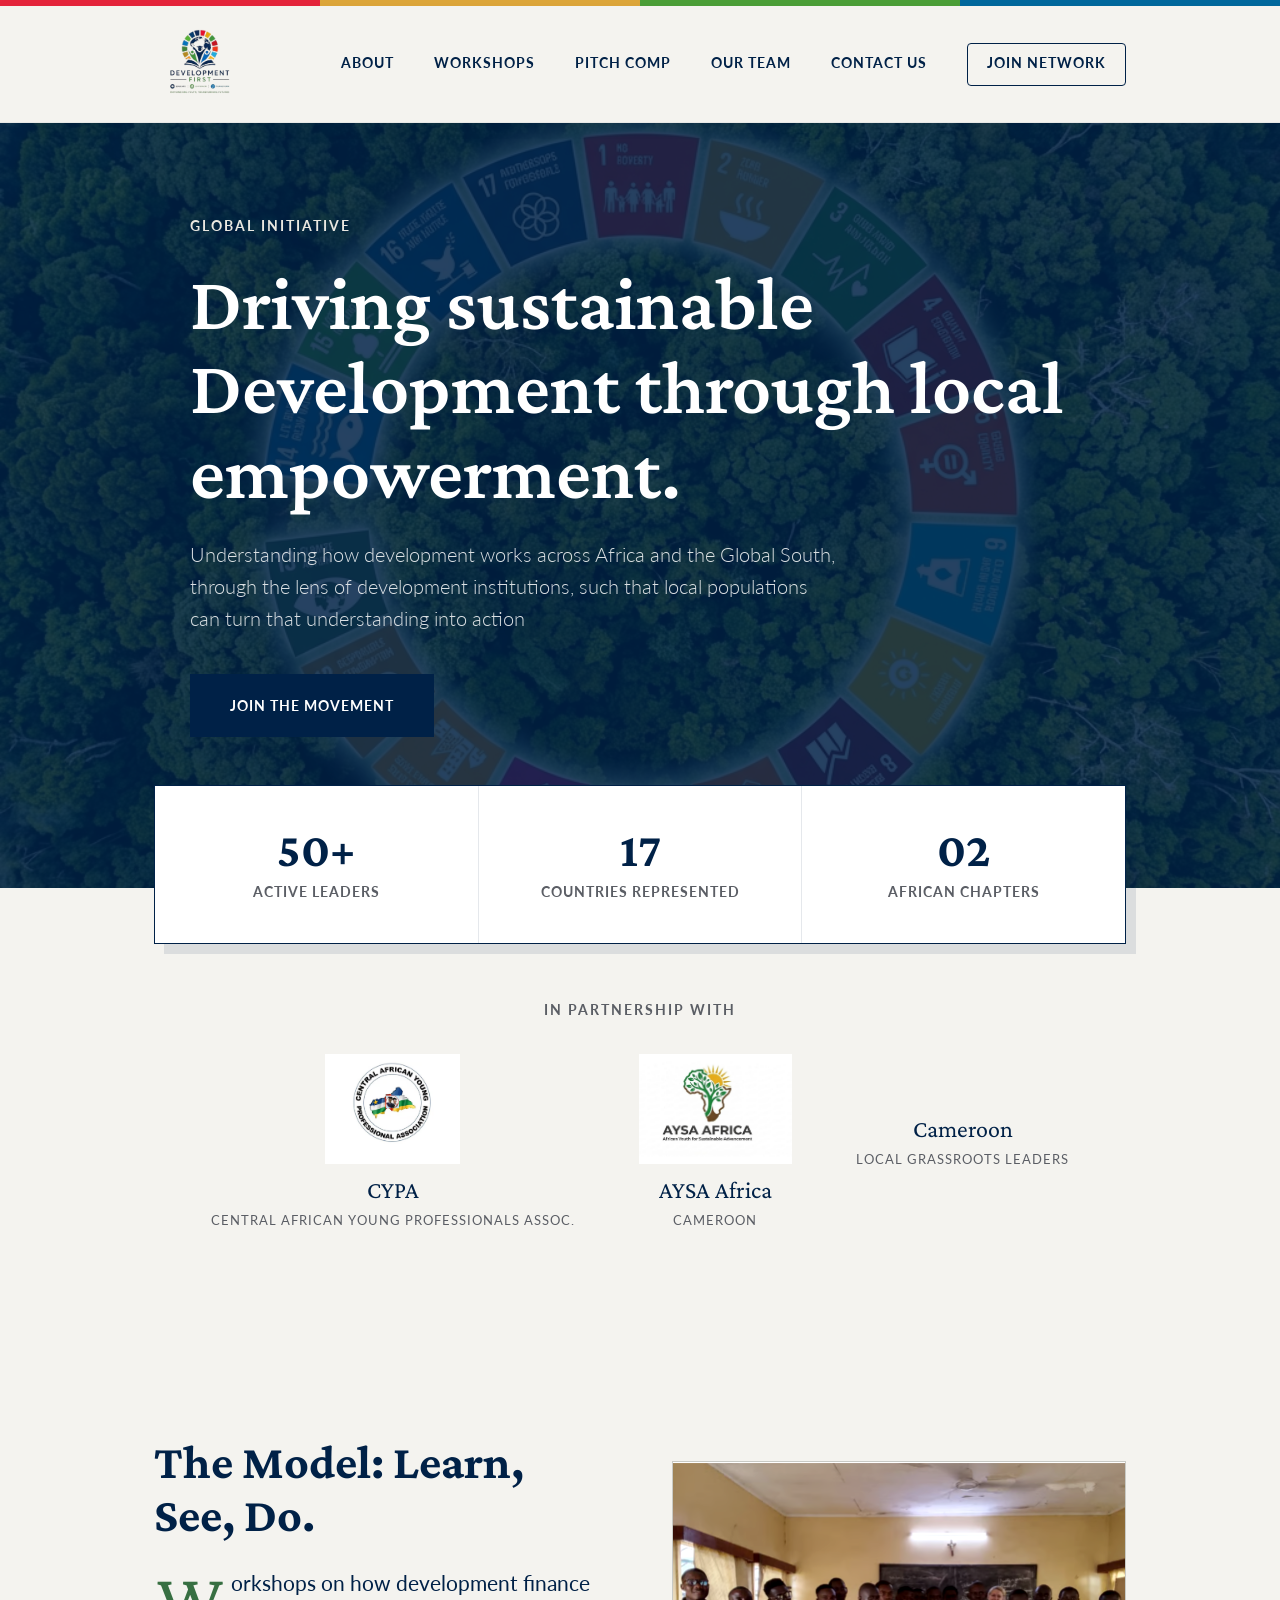
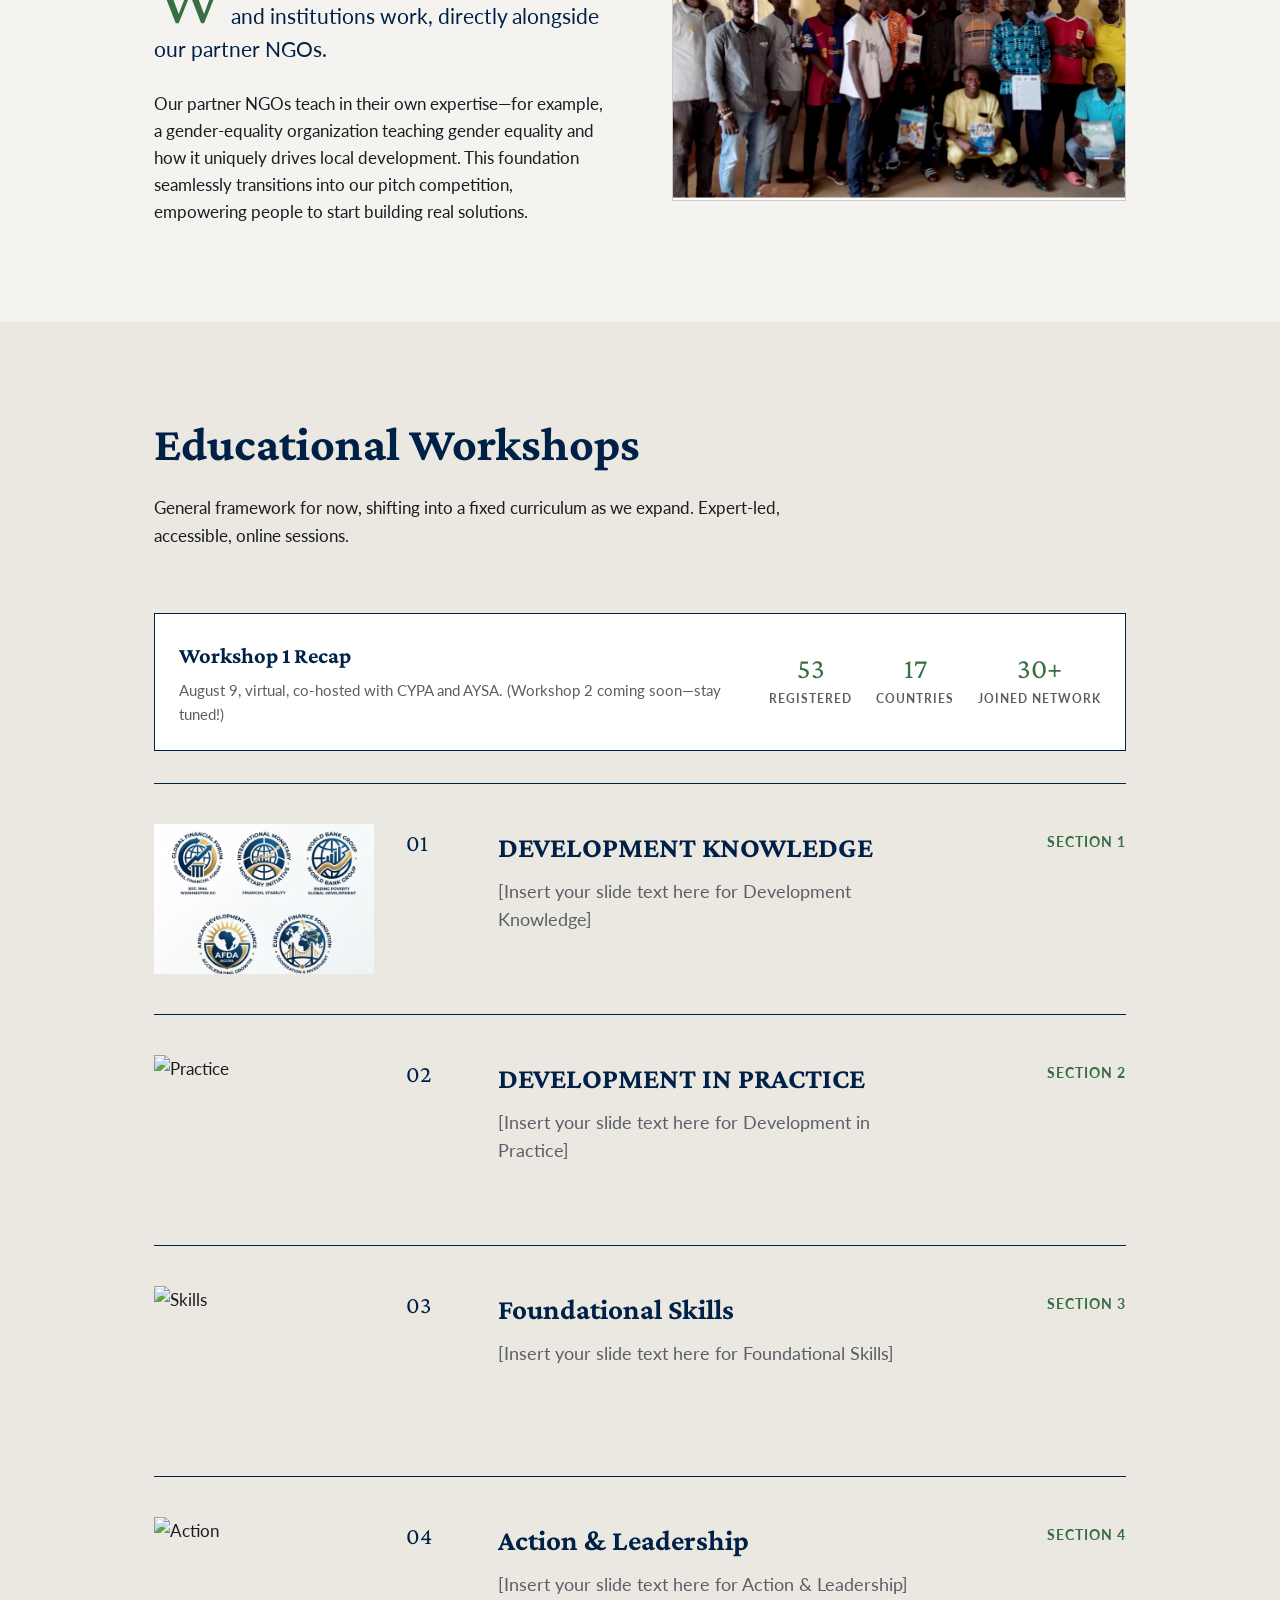
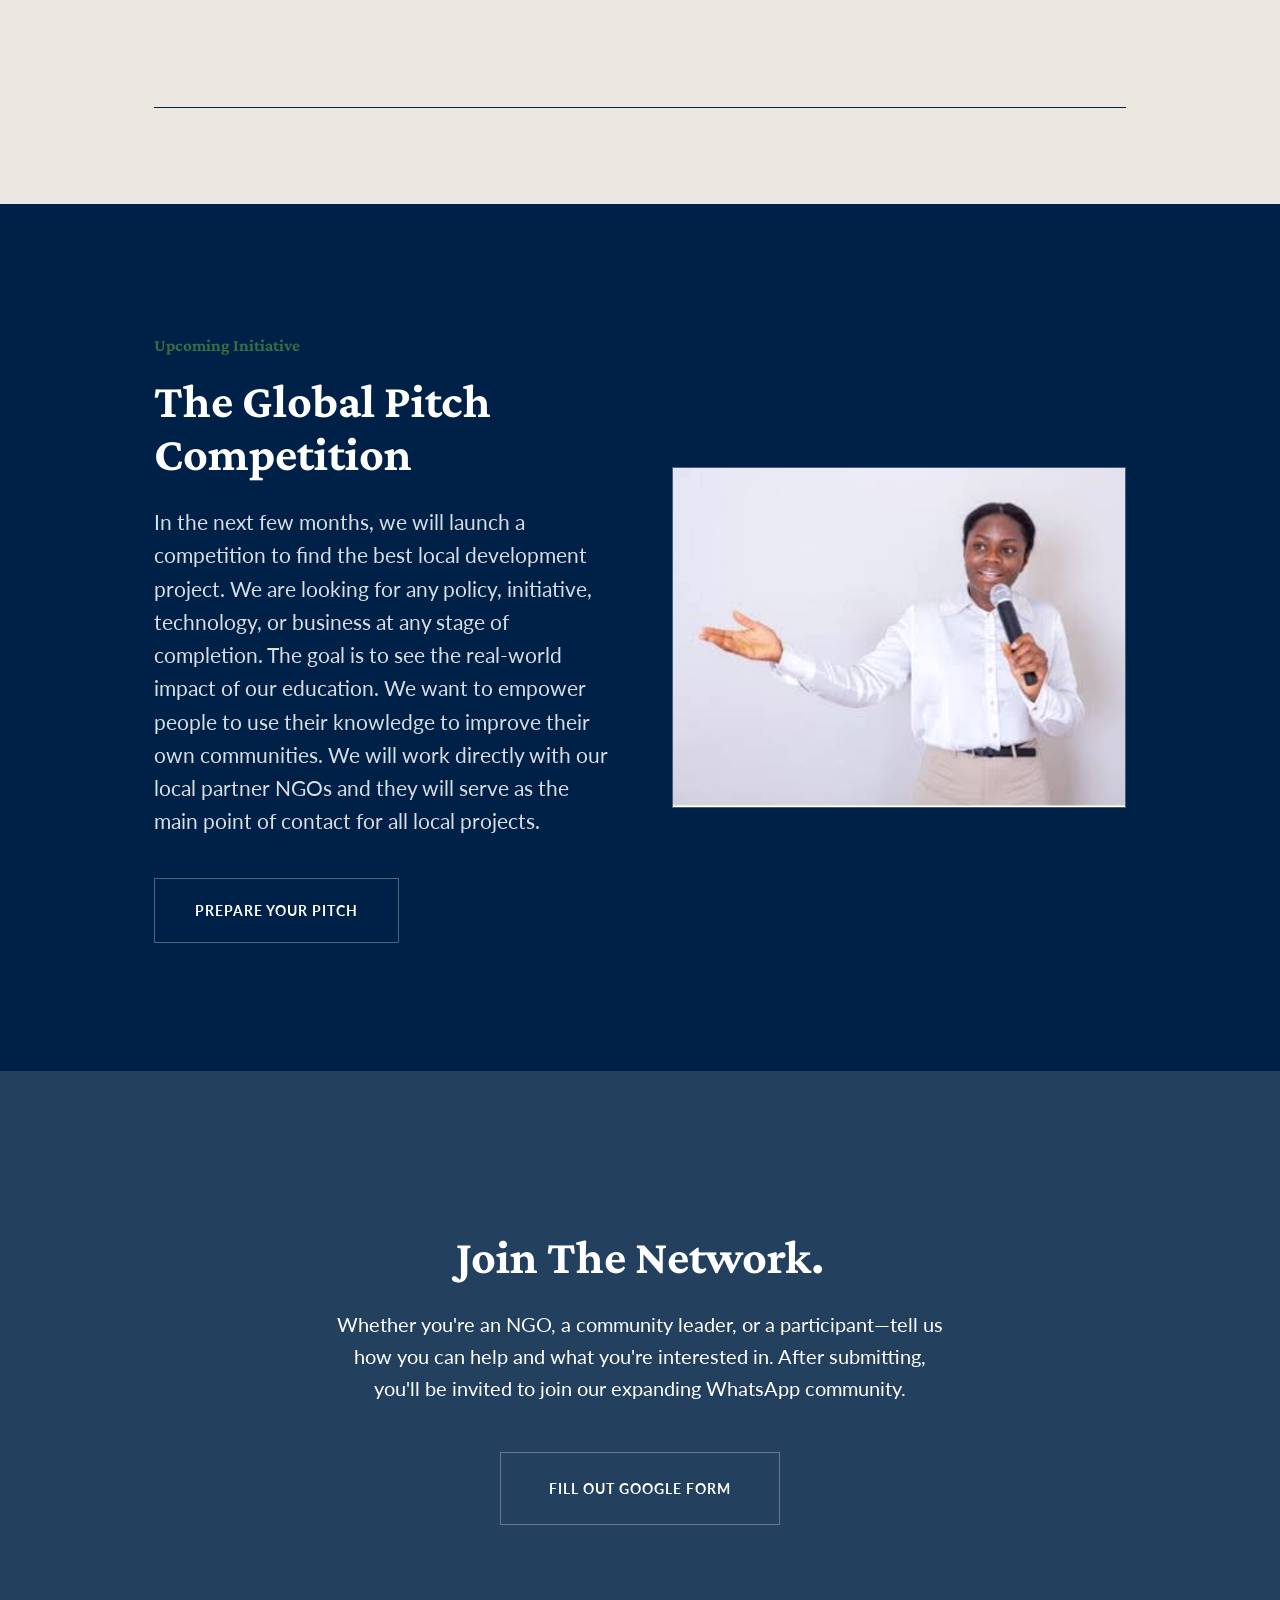
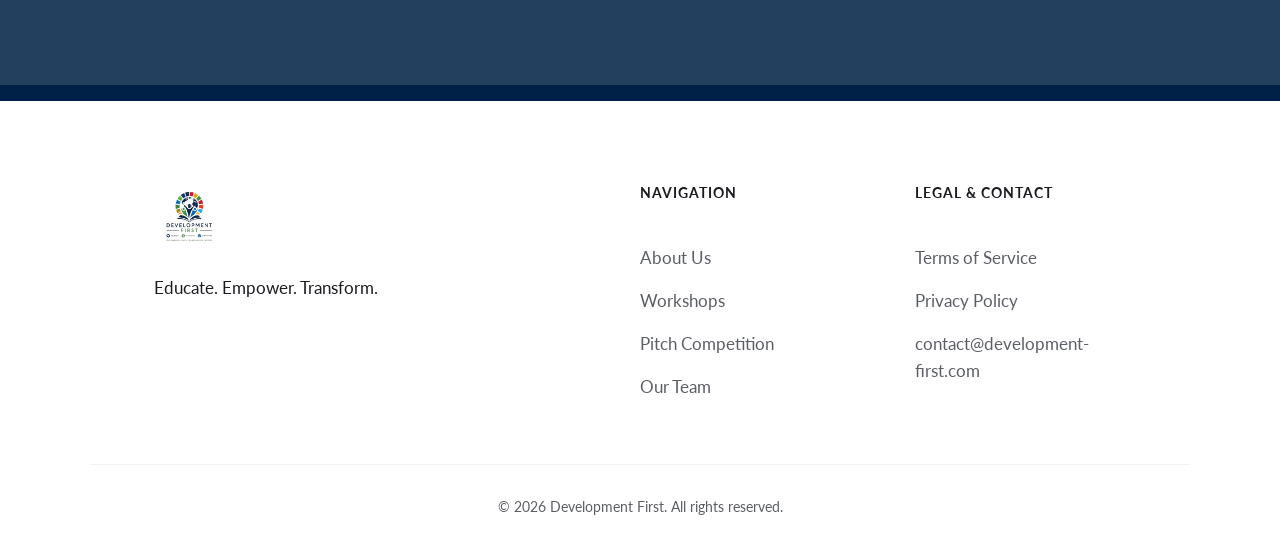
==== index.html @ 596c2e1c "Add files via upload" ====
<!DOCTYPE html>
<html lang="en">
<head>
    <meta charset="UTF-8">
    <meta name="viewport" content="width=device-width, initial-scale=1.0">
    <meta name="description" content="Development First. Educate. Empower. Transform.">
    <title>Development First</title>
    <!-- Premium Editorial Fonts (Avoided Inter/Geist!) -->
    <link rel="preconnect" href="https://fonts.googleapis.com">
    <link rel="preconnect" href="https://fonts.gstatic.com" crossorigin>
    <link href="https://fonts.googleapis.com/css2?family=Crimson+Pro:ital,wght@0,400;0,600;0,700;1,400&family=Lato:wght@300;400;700&display=swap" rel="stylesheet">
    <link rel="stylesheet" href="styles.css">
</head>
<body>
    <!-- Subtle SDG Color Ribbon -->
    <div class="sdg-ribbon">
        <div class="sdg-color" style="background-color: #E5243B;"></div>
        <div class="sdg-color" style="background-color: #DDA63A;"></div>
        <div class="sdg-color" style="background-color: #4C9F38;"></div>
        <div class="sdg-color" style="background-color: #00689D;"></div>
    </div>

    <header class="navbar">
        <div class="nav-container">
            <a href="#" class="brand">
                <img src="assets/transparent_logo.png" alt="Development First" class="brand-logo" onerror="this.style.display='none'; this.nextElementSibling.style.display='inline';">
                <span style="display:none;" class="fallback-logo">DEVELOPMENT FIRST</span>
            </a>
            <nav class="nav-links">
                <a href="#about">About</a>
                <a href="#workshops">Workshops</a>
                <a href="#pitch-competition">Pitch Comp</a>
                <a href="team.html">Our Team</a>
                <a href="contact.html">Contact Us</a>
                <a href="#join" class="btn-nav">Join Network</a>
            </nav>
        </div>
    </header>

    <main>
        <!-- Stunning Hero Section -->
        <section class="hero">
            <!-- REPLACED AI BACKGROUND WITH REAL PLACEHOLDER -->
            <div class="hero-bg" style="background-image: url('assets/sdg_background.png'); background-color: var(--color-navy);"></div>
            <div class="hero-overlay"></div>
            <div class="container hero-content fade-on-scroll">
                <div class="hero-text">
                    <span class="eyebrow">GLOBAL INITIATIVE</span>
                    <h1 class="headline">Driving sustainable Development through local empowerment.</h1>
                    <p class="subtitle">
                        Understanding how development works across Africa and the Global South, through the lens of development institutions, such that local populations can turn that understanding into action
                    </p>
                    <a href="#join" class="btn btn-primary">Join the Movement</a>
                </div>
            </div>
            
            <!-- Floating Stats Bar (Old Element brought back beautifully) -->
            <div class="container stats-container fade-on-scroll delay-1">
                <div class="stats-banner">
                    <div class="stat-item">
                        <span class="stat-num">50+</span>
                        <span class="stat-label">Active Leaders</span>
                    </div>
                    <div class="stat-item">
                        <span class="stat-num">17</span>
                        <span class="stat-label">Countries Represented</span>
                    </div>
                    <div class="stat-item">
                        <span class="stat-num">02</span>
                        <span class="stat-label">African Chapters</span>
                    </div>
                </div>
            </div>
        </section>

        <!-- Partners Ribbon -->
        <section class="partners-section">
            <div class="container fade-on-scroll delay-1">
                <div class="partners-label">In Partnership With</div>
                <div class="partners-grid">
                    <div class="partner-text">
                        <img src="assets/image (4).png" alt="CYPA Logo" class="partner-logo">
                        CYPA<br><span>Central African Young Professionals Assoc.</span>
                    </div>
                    <div class="partner-text">
                        <img src="assets/image (3).png" alt="AYSA Africa Logo" class="partner-logo">
                        AYSA Africa<br><span>Cameroon</span>
                    </div>
                    <div class="partner-text">
                        Cameroon<br><span>Local Grassroots Leaders</span>
                    </div>
                </div>
            </div>
        </section>

        <!-- About Block (Editorial Drop Cap & Pull Quote) -->
        <section id="about" class="section">
            <div class="container two-col fade-on-scroll">
                <div class="col col-intro">
                    <h2 class="section-title">The Model: Learn, See, Do.</h2>
                    <p class="lead-text">
                        <span class="drop-cap">W</span>orkshops on how development finance and institutions work, directly alongside our partner NGOs.
                    </p>
                    <p>
                        Our partner NGOs teach in their own expertise—for example, a gender-equality organization teaching gender equality and how it uniquely drives local development. This foundation seamlessly transitions into our pitch competition, empowering people to start building real solutions.
                    </p>
                </div>
                <div class="col img-collage">
                    <div class="editorial-image-block">
                        <img src="assets/image (7).png" alt="Local community engagement globally">
                    </div>
                </div>
            </div>
        </section>

        <!-- Workshops (Elegant List Layout) -->
        <section id="workshops" class="section alt-bg">
            <div class="container fade-on-scroll">
                <div class="section-header">
                    <h2 class="section-title">Educational Workshops</h2>
                    <p class="section-desc">General framework for now, shifting into a fixed curriculum as we expand. Expert-led, accessible, online sessions.</p>
                </div>

                <div class="recap-box fade-on-scroll delay-1">
                    <div class="recap-info">
                        <h4>Workshop 1 Recap</h4>
                        <p>August 9, virtual, co-hosted with CYPA and AYSA. (Workshop 2 coming soon—stay tuned!)</p>
                    </div>
                    <div class="recap-stats">
                        <div class="recap-stat">
                            <span class="num">53</span>
                            <span class="label">Registered</span>
                        </div>
                        <div class="recap-stat">
                            <span class="num">17</span>
                            <span class="label">Countries</span>
                        </div>
                        <div class="recap-stat">
                            <span class="num">30+</span>
                            <span class="label">Joined Network</span>
                        </div>
                    </div>
                </div>
                
                <div class="editorial-list">
                    <article class="ed-list-item">
                        <div class="ed-image">
                            <img src="assets/finance_logos.png" alt="Finance Logos">
                        </div>
                        <div class="ed-num">01</div>
                        <div class="ed-content">
                            <h3>DEVELOPMENT KNOWLEDGE</h3>
                            <p>[Insert your slide text here for Development Knowledge]</p>
                        </div>
                        <div class="ed-meta">Section 1</div>
                    </article>
                    <article class="ed-list-item">
                        <div class="ed-image">
                            <img src="https://images.unsplash.com/photo-1552664730-d307ca884978?ixlib=rb-4.0.3&auto=format&fit=crop&w=600&q=80" alt="Practice">
                        </div>
                        <div class="ed-num">02</div>
                        <div class="ed-content">
                            <h3>DEVELOPMENT IN PRACTICE</h3>
                            <p>[Insert your slide text here for Development in Practice]</p>
                        </div>
                        <div class="ed-meta">Section 2</div>
                    </article>
                    <article class="ed-list-item">
                        <div class="ed-image">
                            <img src="https://images.unsplash.com/photo-1531206715517-5c0ba140b2b8?ixlib=rb-4.0.3&auto=format&fit=crop&w=600&q=80" alt="Skills">
                        </div>
                        <div class="ed-num">03</div>
                        <div class="ed-content">
                            <h3>Foundational Skills</h3>
                            <p>[Insert your slide text here for Foundational Skills]</p>
                        </div>
                        <div class="ed-meta">Section 3</div>
                    </article>
                    <article class="ed-list-item">
                        <div class="ed-image">
                            <img src="https://images.unsplash.com/photo-1515162816999-a0c47dc192f7?ixlib=rb-4.0.3&auto=format&fit=crop&w=600&q=80" alt="Action">
                        </div>
                        <div class="ed-num">04</div>
                        <div class="ed-content">
                            <h3>Action & Leadership</h3>
                            <p>[Insert your slide text here for Action & Leadership]</p>
                        </div>
                        <div class="ed-meta">Section 4</div>
                    </article>
                </div>
            </div>
        </section>

        <!-- Pitch Competition (High Contrast Dark Block) -->
        <section id="pitch-competition" class="section dark-section">
            <div class="container fade-on-scroll">
                <div class="two-col" style="margin-top: 0;">
                    <div class="col pitch-text">
                        <span class="eyebrow inline">Upcoming Initiative</span>
                        <h2 class="section-title">The Global Pitch <br>Competition</h2>
                        <p>
                            In the next few months, we will launch a competition to find the best local development project. We are looking for any policy, initiative, technology, or business at any stage of completion. The goal is to see the real-world impact of our education. We want to empower people to use their knowledge to improve their own communities. We will work directly with our local partner NGOs and they will serve as the main point of contact for all local projects.
                        </p>
                        <a href="#join" class="btn btn-outline-light">Prepare Your Pitch</a>
                    </div>
                    <div class="col">
                        <div class="editorial-image-block" style="border-color: rgba(255,255,255,0.2); background-color: rgba(255,255,255,0.1);">
                            <img src="assets/image (6).png" alt="Pitch comp speaker">
                        </div>
                    </div>
                </div>
            </div>
        </section>



        <!-- Call to Action -->
        <section id="join" class="section cta-section">
            <div class="cta-bg" style="background-image: url('https://images.unsplash.com/photo-1517486808906-6ca8b3f04846?ixlib=rb-4.0.3&auto=format&fit=crop&w=2000&q=80');"></div>
            <div class="cta-overlay"></div>
            <div class="container text-center text-narrow fade-on-scroll">
                <h2 class="section-title">Join The Network.</h2>
                <p class="join-desc">
                    Whether you're an NGO, a community leader, or a participant—tell us how you can help and what you're interested in. After submitting, you'll be invited to join our expanding WhatsApp community.
                </p>
                <a href="https://forms.google.com/" target="_blank" class="btn btn-outline-light btn-large">Fill Out Google Form</a>
            </div>
        </section>
    </main>

    <footer class="site-footer">
        <div class="container footer-grid">
            <div class="footer-brand">
                <img src="assets/transparent_logo.png" alt="Development First" class="footer-logo">
                <p>Educate. Empower. Transform.</p>
            </div>
            <div class="footer-links">
                <h4>Navigation</h4>
                <a href="#about">About Us</a>
                <a href="#workshops">Workshops</a>
                <a href="#pitch-competition">Pitch Competition</a>
                <a href="contact.html">Our Team</a>
            </div>
            <div class="footer-contact">
                <h4>Legal & Contact</h4>
                <a href="#">Terms of Service</a>
                <a href="#">Privacy Policy</a>
                <a href="mailto:contact@development-first.com">contact@development-first.com</a>
            </div>
        </div>
        <div class="container copyright">
            &copy; 2026 Development First. All rights reserved.
        </div>
    </footer>

    <script src="script.js"></script>
</body>
</html>
---- styles.css ----
/* 
   Refined Institutional Theme 
   We keep the sharp corners, avoid neon/glassmorphism, but make it absolutely stunning 
   using vast typography, high contrast, and superior spacing.
*/

:root {
    --color-bg: #F4F3EF; /* Premium warm paper tint */
    --color-bg-alt: #EAE8E1;
    --color-text: #1a1c20;
    --color-text-muted: #5b5e65;
    
    --color-navy: #002147; /* Core logo color */
    --color-green: #376F42; /* Core logo color */
    
    --font-heading: 'Crimson Pro', Georgia, serif;
    --font-body: 'Lato', 'Helvetica Neue', Arial, sans-serif;
}

* {
    margin: 0;
    padding: 0;
    box-sizing: border-box;
}

html {
    scroll-behavior: smooth;
}

body {
    background-color: var(--color-bg);
    color: var(--color-text);
    font-family: var(--font-body);
    line-height: 1.6;
    font-size: 17px;
    -webkit-font-smoothing: antialiased;
}

/* Base Typography */
h1, h2, h3, .eyebrow {
    font-family: var(--font-heading);
    color: var(--color-navy);
}

a {
    color: var(--color-navy);
    text-decoration: none;
    transition: color 0.3s ease;
}

a:hover {
    color: var(--color-green);
}

.container {
    max-width: 1100px;
    margin: 0 auto;
    padding: 0 5%;
}

.section {
    padding: 6rem 0;
}

.alt-bg {
    background-color: var(--color-bg-alt);
}

/* SDG Ribbon */
.sdg-ribbon {
    display: flex;
    height: 6px;
    width: 100%;
}
.sdg-color {
    flex: 1;
}

/* Navbar */
.navbar {
    background-color: var(--color-bg);
    padding: 0.6rem 0; /* Reduced to take up less vertical space */
    position: sticky;
    top: 0;
    z-index: 100;
    border-bottom: 1px solid rgba(0,33,71,0.05);
    box-shadow: 0 4px 20px rgba(0,0,0,0.03); /* Premium sub-shadow */
}

.nav-container {
    display: flex;
    justify-content: space-between;
    align-items: center;
    max-width: 1100px;
    margin: 0 auto;
    padding: 0 5%;
}

.brand-logo {
    height: 90px; /* Slightly smaller to prevent the navbar from being too tall */
    width: auto;
    max-width: 280px;
    object-fit: contain;
    image-rendering: -webkit-optimize-contrast;
    margin-top: 0px;
}

.footer-logo {
    height: 120px;
    width: auto;
    object-fit: contain;
    margin-bottom: 1.5rem;
    image-rendering: -webkit-optimize-contrast;
}

.nav-links {
    display: flex;
    align-items: center;
    gap: 2.5rem;
}

.nav-links a {
    font-size: 0.85rem;
    font-weight: 700;
    text-transform: uppercase;
    letter-spacing: 1px;
    white-space: nowrap; /* Prevents word wrapping glitch */
    transition: color 0.3s ease;
}

.nav-links a:hover {
    color: var(--color-green);
}

.btn-nav {
    border: 1px solid var(--color-navy);
    padding: 0.6rem 1.2rem;
    border-radius: 4px;
    transition: all 0.3s ease;
}

.btn-nav:hover {
    background-color: var(--color-navy);
    color: #fff !important;
}

/* Hero Section */
.hero {
    position: relative;
    min-height: 85vh;
    display: flex;
    flex-direction: column;
    justify-content: center;
    color: #fff;
}

.hero-bg {
    position: absolute;
    top: 0; left: 0; width: 100%; height: 100%;
    background-size: cover;
    background-position: center;
    z-index: -2;
}

.hero-overlay {
    position: absolute;
    top: 0; left: 0; width: 100%; height: 100%;
    background-color: var(--color-navy);
    opacity: 0.85; /* Makes the text pop beautifully and removes the "AI gradient" aesthetic */
    z-index: -1;
}

.hero-content {
    position: relative;
    padding-top: 4rem;
    padding-bottom: 8rem; /* Space for the stats banner */
}

.hero-text {
    max-width: 900px;
}

.hero-text .eyebrow {
    color: #EAE8E1;
    font-size: 0.9rem;
    letter-spacing: 2px;
    font-family: var(--font-body);
    font-weight: 700;
    margin-bottom: 1.5rem;
    display: inline-block;
}

.headline {
    font-size: clamp(3.5rem, 6vw, 5.5rem);
    line-height: 1.1;
    margin-bottom: 1.5rem;
    color: #fff;
    font-weight: 600;
}

.subtitle {
    font-size: 1.25rem;
    color: rgba(255, 255, 255, 0.85);
    max-width: 650px;
    margin-bottom: 2.5rem;
    font-weight: 300;
}

/* Beautiful old element brought back: Staggered Stats Banner */
.stats-container {
    position: absolute;
    bottom: -3.5rem;
    left: 0; right: 0;
}

.stats-banner {
    background-color: #fff;
    display: flex;
    border: 1px solid var(--color-navy);
    box-shadow: 10px 10px 0px rgba(0,33,71,0.1); /* Hard shadow, not soft drop shadow (Editorial!) */
}

.stat-item {
    flex: 1;
    padding: 2.5rem;
    text-align: center;
    display: flex;
    flex-direction: column;
    border-right: 1px solid rgba(0, 33, 71, 0.1);
    color: var(--color-navy);
}

.stat-item:last-child {
    border-right: none;
}

.stat-num {
    font-family: var(--font-heading);
    font-size: 3rem;
    font-weight: 700;
    line-height: 1;
    margin-bottom: 0.5rem;
}

.stat-label {
    font-size: 0.85rem;
    font-family: var(--font-body);
    text-transform: uppercase;
    letter-spacing: 1px;
    font-weight: 700;
    color: var(--color-text-muted);
}

/* Typography & Content structure */
.section-title {
    font-size: 3rem;
    line-height: 1.1;
    margin-bottom: 1.5rem;
}

.lead-text {
    font-size: 1.3rem;
    line-height: 1.6;
    margin-bottom: 1.5rem;
    color: var(--color-navy);
}

.drop-cap {
    float: left;
    font-family: var(--font-heading);
    font-size: 4.5rem;
    line-height: 3.5rem;
    padding-top: 4px;
    padding-right: 8px;
    padding-left: 3px;
    color: var(--color-green);
}

.two-col {
    display: flex;
    gap: 4rem;
    margin-top: 4rem;
    align-items: center;
}
.col { flex: 1; }

.editorial-image-block {
    width: 100%;
    aspect-ratio: 4/3;
    background-color: #e0ddd3;
    position: relative;
    overflow: hidden;
    display: flex;
    align-items: center;
    justify-content: center;
    border: 1px solid rgba(0,33,71,0.1);
}

.editorial-image-block::after {
    content: "AWAITING REAL PHOTOGRAPHY";
    position: absolute;
    font-family: var(--font-body);
    font-weight: 700;
    font-size: 0.8rem;
    letter-spacing: 2px;
    color: var(--color-navy);
    opacity: 0.5;
}

.editorial-image-block img {
    width: 100%;
    height: 100%;
    object-fit: cover;
    z-index: 2;
    position: relative;
    /* Optional: A subtle desaturation to make it look highly editorial like a newspaper */
    filter: saturate(0.8) contrast(1.1);
}

.border-left {
    border-left: 2px solid rgba(0,33,71,0.1);
    padding-left: 3rem;
}

.pull-quote {
    font-family: var(--font-heading);
    font-size: 1.8rem;
    font-style: italic;
    color: var(--color-navy);
    line-height: 1.4;
    margin-bottom: 1rem;
}

.quote-author {
    font-weight: 700;
    text-transform: uppercase;
    font-size: 0.85rem;
    letter-spacing: 1px;
}

/* Editorial List */
.section-header {
    margin-bottom: 4rem;
    max-width: 700px;
}

.editorial-list {
    display: flex;
    flex-direction: column;
}

.ed-list-item {
    display: flex;
    padding: 2.5rem 0;
    border-top: 1px solid var(--color-navy);
    gap: 2rem;
    align-items: flex-start;
}

.ed-list-item:last-child {
    border-bottom: 1px solid var(--color-navy);
}

.ed-num {
    font-family: var(--font-heading);
    font-size: 1.5rem;
    color: var(--color-navy);
    flex: 0 0 60px;
}

.ed-content {
    flex: 1;
}

.ed-content h3 {
    font-size: 1.8rem;
    margin-bottom: 0.5rem;
}

.ed-content p {
    color: var(--color-text-muted);
    font-size: 1.1rem;
}

.ed-meta {
    flex: 0 0 150px;
    text-align: right;
    font-size: 0.85rem;
    text-transform: uppercase;
    font-weight: 700;
    letter-spacing: 1px;
    color: var(--color-green);
    margin-top: 0.5rem;
}

/* Pitch Competition specific block */
.dark-section {
    background-color: var(--color-navy);
    color: #fff;
    padding: 8rem 0;
}

.dark-section .section-title {
    color: #fff;
}

.dark-section p {
    font-size: 1.3rem;
    color: rgba(255,255,255,0.85);
    margin-bottom: 2.5rem;
    max-width: 600px;
}

.inline { margin-bottom: 1rem; display: block; color: var(--color-green); font-weight: 700; }

/* Global Buttons */
.btn {
    display: inline-block;
    padding: 1.25rem 2.5rem;
    font-weight: 700;
    text-transform: uppercase;
    letter-spacing: 1px;
    font-size: 0.9rem;
    cursor: pointer;
    border: none;
    transition: all 0.3s ease;
}

.btn-primary {
    background-color: var(--color-navy);
    color: #fff !important;
}

.btn-primary:hover {
    background-color: var(--color-green);
}

.btn-outline-light {
    background-color: transparent;
    border: 1px solid rgba(255,255,255,0.3);
    color: #fff !important;
}

.btn-outline-light:hover {
    border-color: #fff;
    background-color: #fff;
    color: var(--color-navy) !important;
}

.btn-large {
    padding: 1.5rem 3rem;
}

.text-center { text-align: center; }
.text-narrow { max-width: 750px; margin: 0 auto; }
.text-narrow .join-desc { margin: 1.5rem auto 3rem; font-size: 1.25rem; }

/* Footer */
.site-footer {
    background-color: #fff;
    padding: 5rem 0 2rem;
    border-top: 1rem solid var(--color-navy);
}

.footer-grid {
    display: grid;
    grid-template-columns: 2fr 1fr 1fr;
    gap: 4rem;
    margin-bottom: 4rem;
}

.footer-logo {
    height: 70px;
    margin-bottom: 1rem;
    mix-blend-mode: multiply;
}

.site-footer h4 {
    font-size: 0.9rem;
    text-transform: uppercase;
    letter-spacing: 1px;
    margin-bottom: 1.5rem;
    font-family: var(--font-body);
}

.footer-links, .footer-contact {
    display: flex;
    flex-direction: column;
    gap: 1rem;
}

.site-footer a {
    color: var(--color-text-muted);
}
.site-footer a:hover {
    color: var(--color-navy);
    text-decoration: underline;
}

.copyright {
    text-align: center;
    border-top: 1px solid rgba(0,0,0,0.05);
    padding-top: 2rem;
    font-size: 0.85rem;
    color: var(--color-text-muted);
}

/* Subtle, purely elegant fade-in effect (acceptable behavior, not bouncy) */
.fade-on-scroll {
    opacity: 0;
    transform: translateY(15px);
    transition: opacity 0.8s ease-out, transform 0.8s ease-out;
}
.fade-on-scroll.appear {
    opacity: 1;
    transform: translateY(0);
}
.delay-1 { transition-delay: 0.2s; }

/* Partners Ribbon */
.partners-section {
    padding: 7rem 0 3rem;
    background-color: var(--color-bg);
}
.partners-label {
    text-align: center;
    font-size: 0.85rem;
    font-weight: 700;
    text-transform: uppercase;
    letter-spacing: 2px;
    color: var(--color-text-muted);
    margin-bottom: 2rem;
}
.partners-grid {
    display: flex;
    justify-content: center;
    align-items: center;
    gap: 4rem;
    flex-wrap: wrap;
}
.partner-text {
    text-align: center;
    font-family: var(--font-heading);
    font-size: 1.5rem;
    color: var(--color-navy);
    line-height: 1.2;
}

.partner-logo {
    height: 110px;
    margin: 0 auto 0.75rem auto;
    display: block;
    object-fit: contain;
    mix-blend-mode: multiply;
}
.partner-text span {
    display: block;
    font-family: var(--font-body);
    font-size: 0.8rem;
    text-transform: uppercase;
    letter-spacing: 1px;
    color: var(--color-text-muted);
    margin-top: 0.5rem;
}

/* Team Section */
.team-grid {
    display: grid;
    grid-template-columns: repeat(auto-fit, minmax(220px, 1fr));
    gap: 3rem;
    margin-top: 3rem;
}
.team-member {
    text-align: center;
}
.team-photo {
    width: 100%;
    aspect-ratio: 1/1.2;
    object-fit: cover;
    margin-bottom: 1.5rem;
    border: 1px solid rgba(0,33,71,0.1);
    filter: saturate(0.85) contrast(1.1);
}
.team-member h3 {
    font-size: 1.3rem;
    margin-bottom: 0.25rem;
}
.team-member p {
    font-size: 0.8rem;
    color: var(--color-text-muted);
    text-transform: uppercase;
    letter-spacing: 1px;
    font-weight: 700;
}

/* Workshop Recap Alert */
.recap-box {
    background-color: #fff;
    border: 1px solid var(--color-navy);
    padding: 1.5rem;
    margin-bottom: 2rem;
    display: flex;
    flex-wrap: wrap;
    gap: 2rem;
    justify-content: space-between;
    align-items: center;
}
.recap-info { flex: 1; min-width: 250px; }
.recap-info h4 {
    font-family: var(--font-heading);
    font-size: 1.4rem;
    margin-bottom: 0.25rem;
    color: var(--color-navy);
}
.recap-info p {
    font-size: 0.95rem;
    color: var(--color-text-muted);
}
.recap-stats {
    display: flex;
    gap: 1.5rem;
}
.recap-stat {
    text-align: center;
}
.recap-stat .num {
    display: block;
    font-family: var(--font-heading);
    font-size: 1.8rem;
    color: var(--color-green);
    line-height: 1;
}
.recap-stat .label {
    font-size: 0.75rem;
    text-transform: uppercase;
    font-weight: 700;
    color: var(--color-text-muted);
    letter-spacing: 1px;
}

/* Responsive tweaks */
@media (max-width: 900px) {
    .two-col { flex-direction: column; }
    .border-left { border-left: none; padding-left: 0; border-top: 2px solid rgba(0,33,71,0.1); padding-top: 2rem; }
    .stats-banner { flex-direction: column; }
    .footer-grid { grid-template-columns: 1fr; gap: 2rem; }
    .ed-list-item { flex-direction: column; gap: 1rem; }
    .ed-meta { text-align: left; }
    .stats-container { position: relative; bottom: 0; margin-top: 2rem; }
    .team-grid { grid-template-columns: 1fr 1fr; }
    .recap-box { flex-direction: column; align-items: flex-start; gap: 1.5rem; }
    .hero-content { padding-bottom: 4rem; }
}

/* Contact Page Cards Layout */
.team-cards-section {
    padding: 6rem 0;
    background-color: var(--color-bg); 
}

.mx-auto {
    margin-left: auto;
    margin-right: auto;
}

.title-underline {
    height: 3px;
    width: 60px;
    background-color: var(--color-navy);
    margin: 0.5rem auto 0;
}

.cards-grid {
    display: grid;
    grid-template-columns: repeat(auto-fit, minmax(320px, 1fr));
    gap: 3rem;
    align-items: start;
    justify-content: center;
}

.founder-card {
    background: #fff;
    border-radius: 12px;
    padding: 3rem 2rem;
    text-align: center;
    box-shadow: 0 10px 30px rgba(0, 33, 71, 0.08);
    transition: transform 0.3s ease, box-shadow 0.3s ease;
}

.founder-card:hover {
    transform: translateY(-5px);
    box-shadow: 0 15px 40px rgba(0, 33, 71, 0.12);
}

.fc-image-wrapper {
    margin: 0 auto 1.5rem;
    width: 140px;
    height: 140px;
    border-radius: 50%;
    box-shadow: 0 0 0 5px rgba(0, 33, 71, 0.05); /* Inner ring effect matching inspo */
    padding: 5px; 
}

.fc-image {
    width: 100%;
    height: 100%;
    border-radius: 50%;
    background-size: cover;
    background-position: center;
    background-color: #eee;
}

.fc-name {
    font-size: 1.6rem;
    font-family: var(--font-heading);
    margin-bottom: 0.25rem;
    color: var(--color-navy);
}

.fc-role {
    font-size: 0.95rem;
    font-weight: 700;
    color: #1a73e8; /* similar to the bright blue in inspo */
    margin-bottom: 1.5rem;
}

.fc-desc {
    font-size: 0.95rem;
    color: var(--color-text-muted);
    line-height: 1.6;
    text-align: left;
}

.fc-desc p {
    margin-bottom: 1rem;
}

.fc-desc p:last-child {
    margin-bottom: 0;
}

/* Picture-Heavy Enhancements */
.img-collage {
    position: relative;
}

.offset-image {
    position: absolute;
    bottom: -15%;
    left: -15%;
    width: 65%;
    border: 8px solid var(--color-bg);
    box-shadow: 0 20px 40px rgba(0,0,0,0.15);
    z-index: 5;
}

.ed-image {
    flex: 0 0 220px;
    height: 150px;
}

.ed-image img {
    width: 100%;
    height: 100%;
    object-fit: cover;
    display: block;
}

.cta-section {
    position: relative;
    padding: 10rem 0;
    color: #fff;
    overflow: hidden;
}

.cta-bg {
    position: absolute;
    top: 0; left: 0; width: 100%; height: 100%;
    background-size: cover;
    background-position: center;
    background-attachment: fixed; /* Parallax effect for premium feel */
    z-index: 1;
}

.cta-overlay {
    position: absolute;
    top: 0; left: 0; width: 100%; height: 100%;
    background-color: var(--color-navy);
    opacity: 0.85;
    z-index: 2;
}

.cta-section .container {
    position: relative;
    z-index: 3;
}

.cta-section .section-title, .cta-section .join-desc {
    color: #fff;
}

/* Contact Page Specific Styles */
.contact-page-bg {
    background-color: var(--color-bg);
}
.contact-header {
    margin-bottom: 4rem;
}
.contact-header .section-desc {
    color: var(--color-text-muted);
    font-size: 1.05rem;
    margin-top: 0.5rem;
}

.contact-grid {
    display: grid;
    grid-template-columns: 1fr 1.2fr;
    gap: 4rem;
    align-items: flex-start;
}
@media (max-width: 900px) {
    .contact-grid {
        grid-template-columns: 1fr;
        gap: 3rem;
    }
}

.contact-subtitle {
    font-family: var(--font-heading);
    font-size: 2.2rem;
    color: var(--color-navy);
    margin-bottom: 1.5rem;
}

.contact-body {
    font-size: 1.05rem;
    color: var(--color-text-muted);
    margin-bottom: 2.5rem;
    line-height: 1.6;
}

.contact-info-card {
    display: flex;
    align-items: center;
    background: #fff;
    border-radius: 8px;
    padding: 1.25rem;
    margin-bottom: 1rem;
    box-shadow: 0 4px 12px rgba(0,0,0,0.03);
}

.c-info-icon {
    width: 48px;
    height: 48px;
    border-radius: 50%;
    background-color: #000;
    color: #fff;
    display: flex;
    justify-content: center;
    align-items: center;
    margin-right: 1.5rem;
    flex-shrink: 0;
}
.c-info-icon svg {
    width: 20px;
    height: 20px;
}

.c-info-text h4 {
    font-size: 0.95rem;
    color: var(--color-navy);
    margin-bottom: 0.25rem;
}
.c-info-text span {
    font-size: 0.85rem;
    color: var(--color-text-muted);
}

.form-card {
    background: #fff;
    border-radius: 12px;
    padding: 3rem;
    box-shadow: 0 10px 30px rgba(0,0,0,0.06);
}

.form-title {
    text-align: center;
    font-size: 1.35rem;
    color: var(--color-navy);
    margin-bottom: 2rem;
}

.contact-form .form-row {
    display: flex;
    gap: 1.5rem;
}
@media (max-width: 600px) {
    .contact-form .form-row {
        flex-direction: column;
        gap: 0;
    }
}

.form-group {
    margin-bottom: 1.5rem;
    flex: 1;
}

.form-group label {
    display: block;
    font-size: 0.85rem;
    font-weight: 700;
    color: var(--color-navy);
    margin-bottom: 0.5rem;
}
.form-group label span {
    color: #E5243B;
}

.form-group input, 
.form-group select, 
.form-group textarea {
    width: 100%;
    padding: 0.8rem 1rem;
    border: 1px solid #e0e0e0;
    border-radius: 6px;
    font-family: var(--font-body);
    font-size: 0.95rem;
    background-color: #fafafa;
    transition: all 0.3s ease;
}

.form-group input:focus, 
.form-group select:focus, 
.form-group textarea:focus {
    outline: none;
    border-color: var(--color-navy);
    background-color: #fff;
    box-shadow: 0 0 0 3px rgba(0,33,71,0.1);
}

.btn-form-submit {
    width: 100%;
    background-color: #000;
    color: #fff;
    border-radius: 6px;
    padding: 1.25rem;
    font-size: 1rem;
    font-weight: 700;
    letter-spacing: 1px;
    margin-top: 1rem;
    border: none;
    cursor: pointer;
    transition: background-color 0.3s ease;
}
.btn-form-submit:hover {
    background-color: var(--color-navy);
}
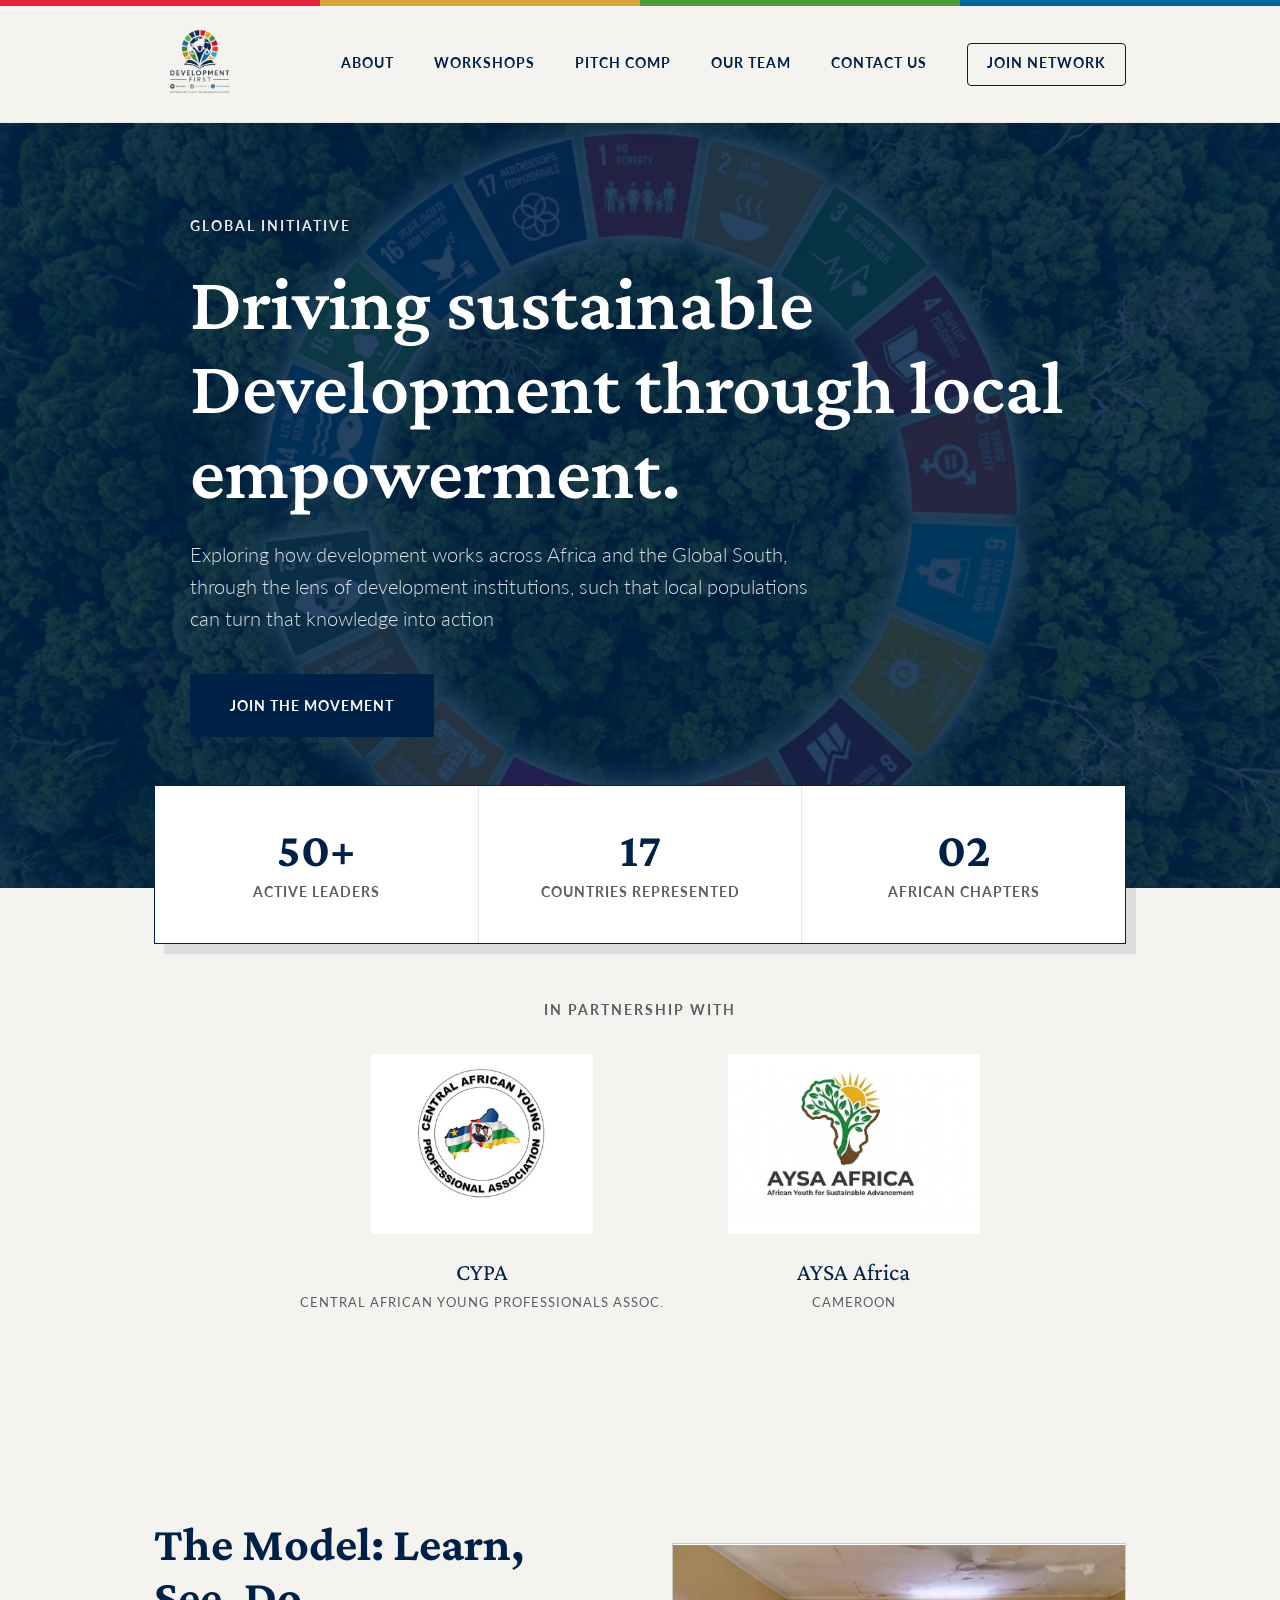
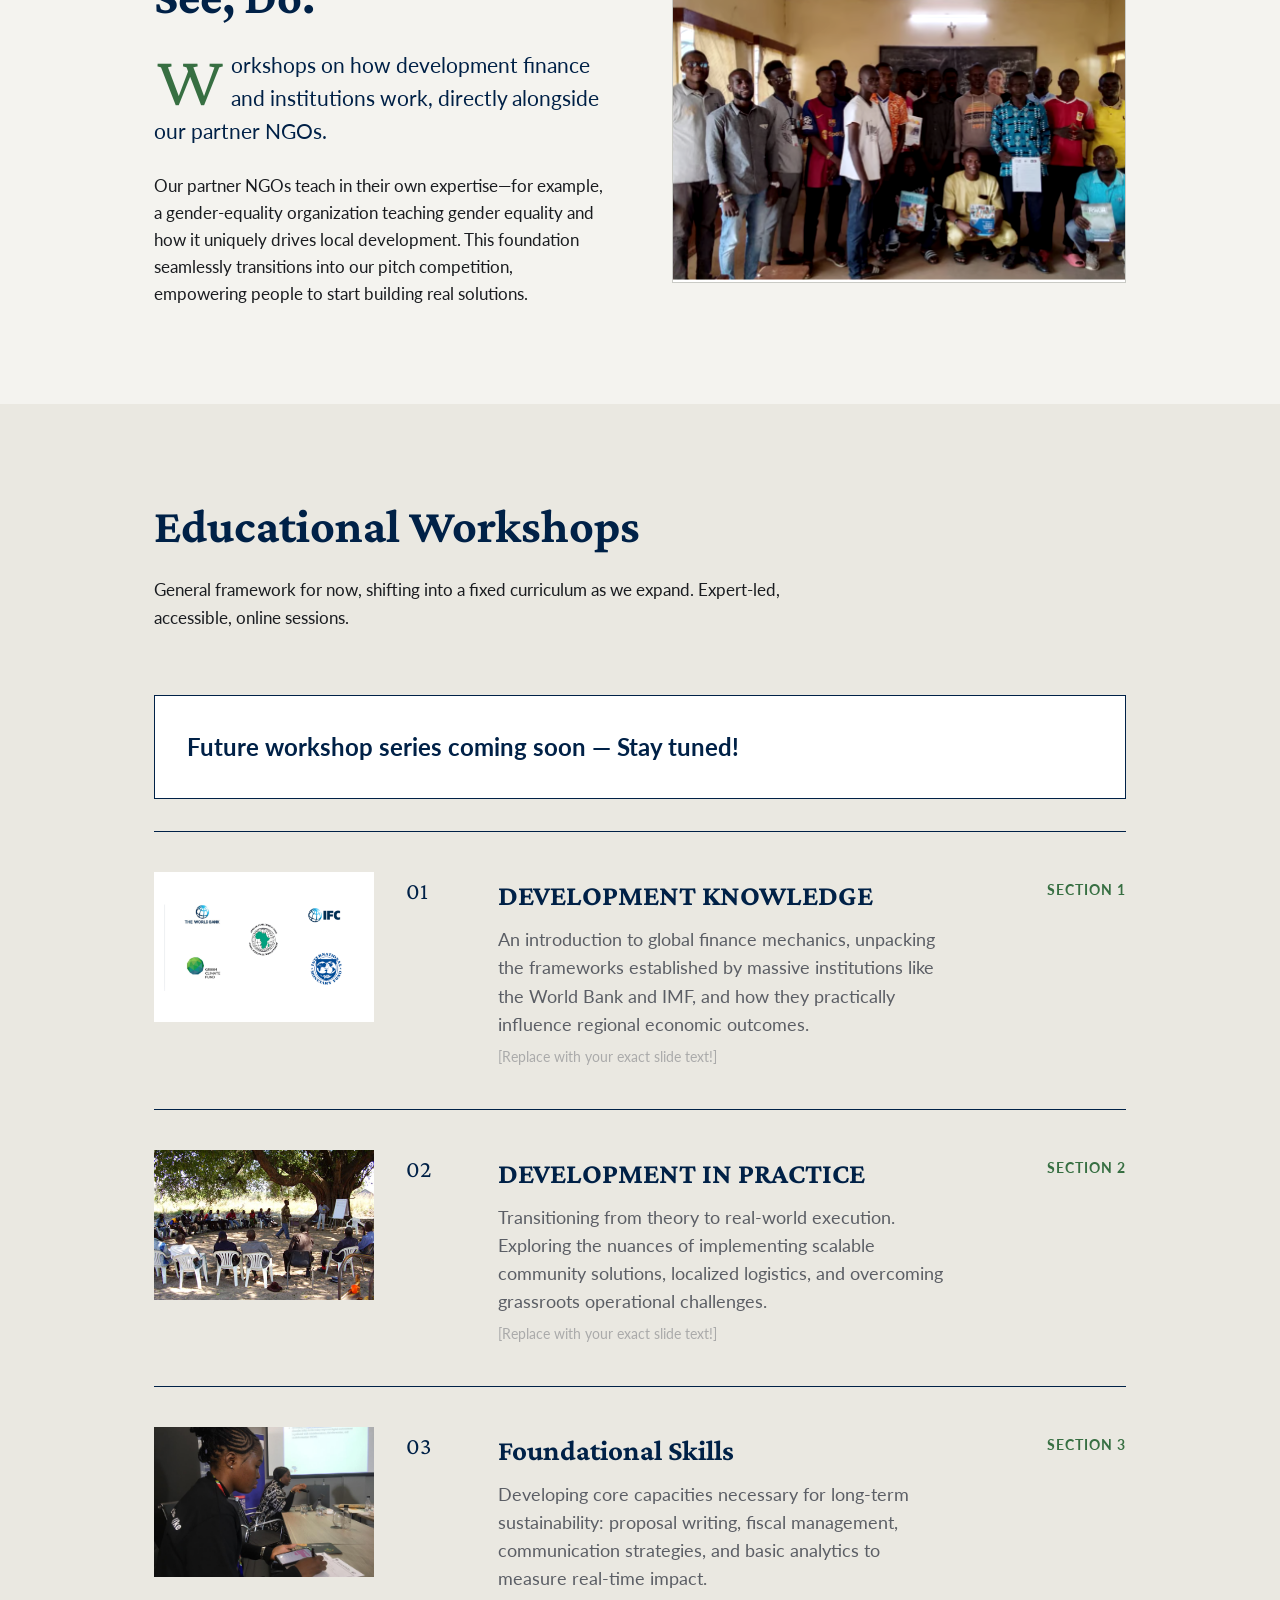
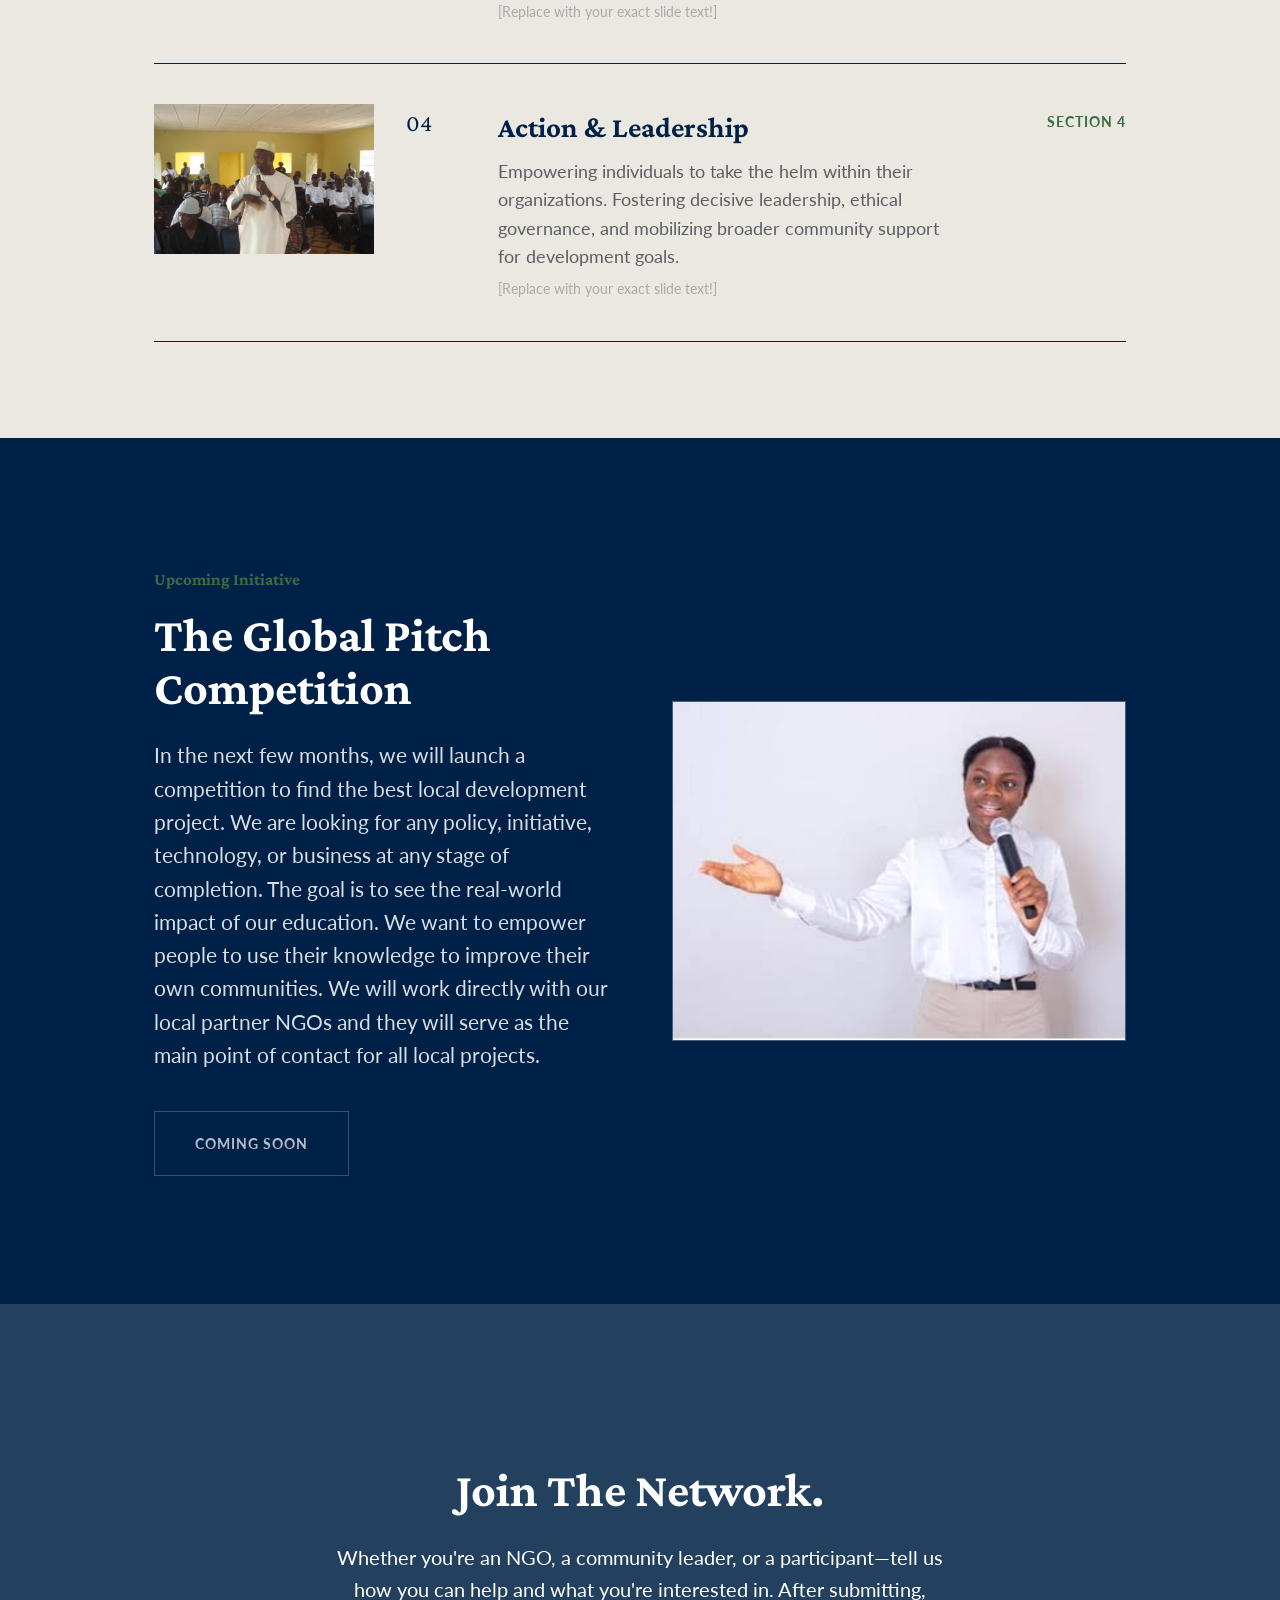
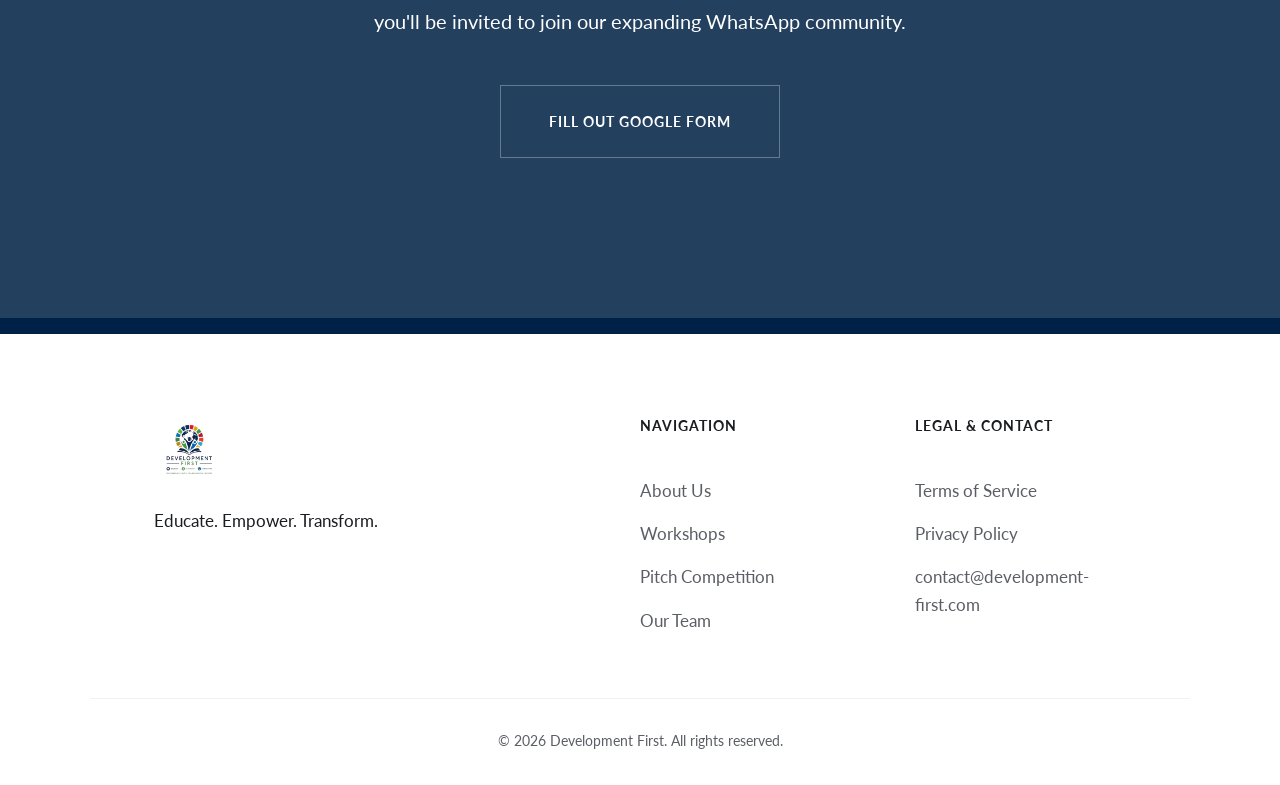
==== commit 14ff38bf: "Update" ====
--- a/index.html
+++ b/index.html
@@ -48,7 +48,7 @@
                     <span class="eyebrow">GLOBAL INITIATIVE</span>
                     <h1 class="headline">Driving sustainable Development through local empowerment.</h1>
                     <p class="subtitle">
-                        Understanding how development works across Africa and the Global South, through the lens of development institutions, such that local populations can turn that understanding into action
+                        Exploring how development works across Africa and the Global South, through the lens of development institutions, such that local populations can turn that knowledge into action
                     </p>
                     <a href="#join" class="btn btn-primary">Join the Movement</a>
                 </div>
@@ -86,10 +86,7 @@
                         <img src="assets/image (3).png" alt="AYSA Africa Logo" class="partner-logo">
                         AYSA Africa<br><span>Cameroon</span>
                     </div>
-                    <div class="partner-text">
-                        Cameroon<br><span>Local Grassroots Leaders</span>
-                    </div>
-                </div>
+                    </div>
             </div>
         </section>
 
@@ -121,69 +118,57 @@
                     <p class="section-desc">General framework for now, shifting into a fixed curriculum as we expand. Expert-led, accessible, online sessions.</p>
                 </div>
 
-                <div class="recap-box fade-on-scroll delay-1">
-                    <div class="recap-info">
-                        <h4>Workshop 1 Recap</h4>
-                        <p>August 9, virtual, co-hosted with CYPA and AYSA. (Workshop 2 coming soon—stay tuned!)</p>
-                    </div>
-                    <div class="recap-stats">
-                        <div class="recap-stat">
-                            <span class="num">53</span>
-                            <span class="label">Registered</span>
-                        </div>
-                        <div class="recap-stat">
-                            <span class="num">17</span>
-                            <span class="label">Countries</span>
-                        </div>
-                        <div class="recap-stat">
-                            <span class="num">30+</span>
-                            <span class="label">Joined Network</span>
-                        </div>
-                    </div>
+                <div class="recap-box fade-on-scroll delay-1" style="text-align: center; padding: 2rem;">
+                    <h4 style="margin: 0; font-size: 1.5rem; color: var(--color-navy);">Future workshop series coming soon — Stay tuned!</h4>
                 </div>
                 
                 <div class="editorial-list">
                     <article class="ed-list-item">
                         <div class="ed-image">
-                            <img src="assets/finance_logos.png" alt="Finance Logos">
+                            <!-- Using the requested world.png file -->
+                            <img src="assets/world.png" alt="World Development Knowledge" style="object-fit: contain; padding: 10px; background-color: #fff;">
                         </div>
                         <div class="ed-num">01</div>
                         <div class="ed-content">
                             <h3>DEVELOPMENT KNOWLEDGE</h3>
-                            <p>[Insert your slide text here for Development Knowledge]</p>
+                            <p>An introduction to global finance mechanics, unpacking the frameworks established by massive institutions like the World Bank and IMF, and how they practically influence regional economic outcomes.</p>
+                            <p style="font-size: 0.85rem; color: #aaa; margin-top:0.5rem;">[Replace with your exact slide text!]</p>
                         </div>
                         <div class="ed-meta">Section 1</div>
                     </article>
                     <article class="ed-list-item">
                         <div class="ed-image">
-                            <img src="https://images.unsplash.com/photo-1552664730-d307ca884978?ixlib=rb-4.0.3&auto=format&fit=crop&w=600&q=80" alt="Practice">
+                            <img src="assets/real_image_1.jpg" alt="Locally elected community development group">
                         </div>
                         <div class="ed-num">02</div>
                         <div class="ed-content">
                             <h3>DEVELOPMENT IN PRACTICE</h3>
-                            <p>[Insert your slide text here for Development in Practice]</p>
+                            <p>Transitioning from theory to real-world execution. Exploring the nuances of implementing scalable community solutions, localized logistics, and overcoming grassroots operational challenges.</p>
+                            <p style="font-size: 0.85rem; color: #aaa; margin-top:0.5rem;">[Replace with your exact slide text!]</p>
                         </div>
                         <div class="ed-meta">Section 2</div>
                     </article>
                     <article class="ed-list-item">
                         <div class="ed-image">
-                            <img src="https://images.unsplash.com/photo-1531206715517-5c0ba140b2b8?ixlib=rb-4.0.3&auto=format&fit=crop&w=600&q=80" alt="Skills">
+                            <img src="assets/real_image_3.jpg" alt="Person taking notes at a workshop">
                         </div>
                         <div class="ed-num">03</div>
                         <div class="ed-content">
                             <h3>Foundational Skills</h3>
-                            <p>[Insert your slide text here for Foundational Skills]</p>
+                            <p>Developing core capacities necessary for long-term sustainability: proposal writing, fiscal management, communication strategies, and basic analytics to measure real-time impact.</p>
+                            <p style="font-size: 0.85rem; color: #aaa; margin-top:0.5rem;">[Replace with your exact slide text!]</p>
                         </div>
                         <div class="ed-meta">Section 3</div>
                     </article>
                     <article class="ed-list-item">
                         <div class="ed-image">
-                            <img src="https://images.unsplash.com/photo-1515162816999-a0c47dc192f7?ixlib=rb-4.0.3&auto=format&fit=crop&w=600&q=80" alt="Action">
+                            <img src="assets/real_image_4.jpg" alt="African community members engaging in a rural meeting">
                         </div>
                         <div class="ed-num">04</div>
                         <div class="ed-content">
                             <h3>Action & Leadership</h3>
-                            <p>[Insert your slide text here for Action & Leadership]</p>
+                            <p>Empowering individuals to take the helm within their organizations. Fostering decisive leadership, ethical governance, and mobilizing broader community support for development goals.</p>
+                            <p style="font-size: 0.85rem; color: #aaa; margin-top:0.5rem;">[Replace with your exact slide text!]</p>
                         </div>
                         <div class="ed-meta">Section 4</div>
                     </article>
@@ -201,7 +186,7 @@
                         <p>
                             In the next few months, we will launch a competition to find the best local development project. We are looking for any policy, initiative, technology, or business at any stage of completion. The goal is to see the real-world impact of our education. We want to empower people to use their knowledge to improve their own communities. We will work directly with our local partner NGOs and they will serve as the main point of contact for all local projects.
                         </p>
-                        <a href="#join" class="btn btn-outline-light">Prepare Your Pitch</a>
+                        <a class="btn btn-outline-light" style="pointer-events: none; opacity: 0.7;">Coming Soon</a>
                     </div>
                     <div class="col">
                         <div class="editorial-image-block" style="border-color: rgba(255,255,255,0.2); background-color: rgba(255,255,255,0.1);">
--- a/styles.css
+++ b/styles.css
@@ -547,8 +547,8 @@
 }
 
 .partner-logo {
-    height: 110px;
-    margin: 0 auto 0.75rem auto;
+    height: 180px; /* Made even bigger for side-by-side prominence */
+    margin: 0 auto 1.5rem auto;
     display: block;
     object-fit: contain;
     mix-blend-mode: multiply;
@@ -652,7 +652,7 @@
     .hero-content { padding-bottom: 4rem; }
 }
 
-/* Contact Page Cards Layout */
+/* Contact Page / Team Section */
 .team-cards-section {
     padding: 6rem 0;
     background-color: var(--color-bg); 
@@ -670,73 +670,153 @@
     margin: 0.5rem auto 0;
 }
 
-.cards-grid {
+/* Editorial Founder List Layout */
+.founders-list {
+    display: flex;
+    flex-direction: column;
+    gap: 0;
+}
+
+.founder-row {
     display: grid;
-    grid-template-columns: repeat(auto-fit, minmax(320px, 1fr));
-    gap: 3rem;
-    align-items: start;
-    justify-content: center;
-}
-
-.founder-card {
-    background: #fff;
-    border-radius: 12px;
-    padding: 3rem 2rem;
-    text-align: center;
-    box-shadow: 0 10px 30px rgba(0, 33, 71, 0.08);
-    transition: transform 0.3s ease, box-shadow 0.3s ease;
-}
-
-.founder-card:hover {
-    transform: translateY(-5px);
-    box-shadow: 0 15px 40px rgba(0, 33, 71, 0.12);
-}
-
-.fc-image-wrapper {
-    margin: 0 auto 1.5rem;
-    width: 140px;
-    height: 140px;
-    border-radius: 50%;
-    box-shadow: 0 0 0 5px rgba(0, 33, 71, 0.05); /* Inner ring effect matching inspo */
-    padding: 5px; 
-}
-
-.fc-image {
+    grid-template-columns: 320px 1fr;
+    gap: 5rem;
+    align-items: center;
+    padding: 5rem 0;
+    border-top: 1px solid rgba(0, 33, 71, 0.12);
+}
+
+.founder-row:last-child {
+    border-bottom: 1px solid rgba(0, 33, 71, 0.12);
+}
+
+/* Alternate: photo on right, text on left */
+.founder-row-alt {
+    grid-template-columns: 1fr 320px;
+}
+
+.founder-row-alt .founder-photo-col {
+    order: 2;
+}
+
+.founder-row-alt .founder-bio-col {
+    order: 1;
+}
+
+.founder-photo-col {
+    position: relative;
+}
+
+.founder-photo-frame {
+    width: 280px;
+    height: 320px;
+    border-radius: 4px;
+    overflow: hidden;
+    box-shadow: 0 20px 50px rgba(0, 33, 71, 0.14);
+    position: relative;
+}
+
+.founder-photo-frame::before {
+    content: '';
+    position: absolute;
+    inset: 0;
+    border: 3px solid rgba(0, 33, 71, 0.08);
+    z-index: 2;
+    border-radius: 4px;
+    pointer-events: none;
+}
+
+.founder-photo {
     width: 100%;
     height: 100%;
-    border-radius: 50%;
     background-size: cover;
-    background-position: center;
-    background-color: #eee;
-}
-
-.fc-name {
-    font-size: 1.6rem;
-    font-family: var(--font-heading);
-    margin-bottom: 0.25rem;
-    color: var(--color-navy);
-}
-
-.fc-role {
-    font-size: 0.95rem;
-    font-weight: 700;
-    color: #1a73e8; /* similar to the bright blue in inspo */
-    margin-bottom: 1.5rem;
-}
-
-.fc-desc {
-    font-size: 0.95rem;
-    color: var(--color-text-muted);
-    line-height: 1.6;
-    text-align: left;
-}
-
-.fc-desc p {
-    margin-bottom: 1rem;
-}
-
-.fc-desc p:last-child {
-    margin-bottom: 0;
+    background-position: center top;
+    background-color: #d5d0c8;
+    transition: transform 0.6s ease;
+}
+
+.founder-row:hover .founder-photo {
+    transform: scale(1.04);
+}
+
+.founder-index-num {
+    position: absolute;
+    bottom: -1.5rem;
+    right: -1rem;
+    font-family: var(--font-heading);
+    font-size: 5rem;
+    font-weight: 700;
+    color: var(--color-navy);
+    opacity: 0.06;
+    line-height: 1;
+    user-select: none;
+    pointer-events: none;
+}
+
+.founder-bio-col {
+    padding: 1rem 0;
+}
+
+.founder-eyebrow {
+    font-size: 0.78rem;
+    font-weight: 700;
+    text-transform: uppercase;
+    letter-spacing: 2.5px;
+    color: var(--color-green);
+    margin-bottom: 0.75rem;
+}
+
+.founder-name {
+    font-family: var(--font-heading);
+    font-size: 2.8rem;
+    font-weight: 600;
+    color: var(--color-navy);
+    line-height: 1.1;
+    margin-bottom: 1.25rem;
+}
+
+.founder-divider {
+    width: 48px;
+    height: 2px;
+    background-color: var(--color-navy);
+    margin-bottom: 1.75rem;
+    opacity: 0.25;
+}
+
+.founder-lead {
+    font-family: var(--font-heading);
+    font-size: 1.25rem;
+    font-style: italic;
+    color: var(--color-navy);
+    line-height: 1.65;
+    margin-bottom: 1.25rem;
+}
+
+.founder-body {
+    font-size: 1rem;
+    color: var(--color-text-muted);
+    line-height: 1.75;
+}
+
+/* Responsive */
+@media (max-width: 900px) {
+    .founder-row,
+    .founder-row-alt {
+        grid-template-columns: 1fr;
+        gap: 2.5rem;
+        padding: 4rem 0;
+    }
+    .founder-row-alt .founder-photo-col,
+    .founder-row-alt .founder-bio-col {
+        order: unset;
+    }
+    .founder-photo-frame {
+        width: 220px;
+        height: 250px;
+    }
+    .founder-name {
+        font-size: 2.2rem;
+    }
 }
 
 /* Picture-Heavy Enhancements */
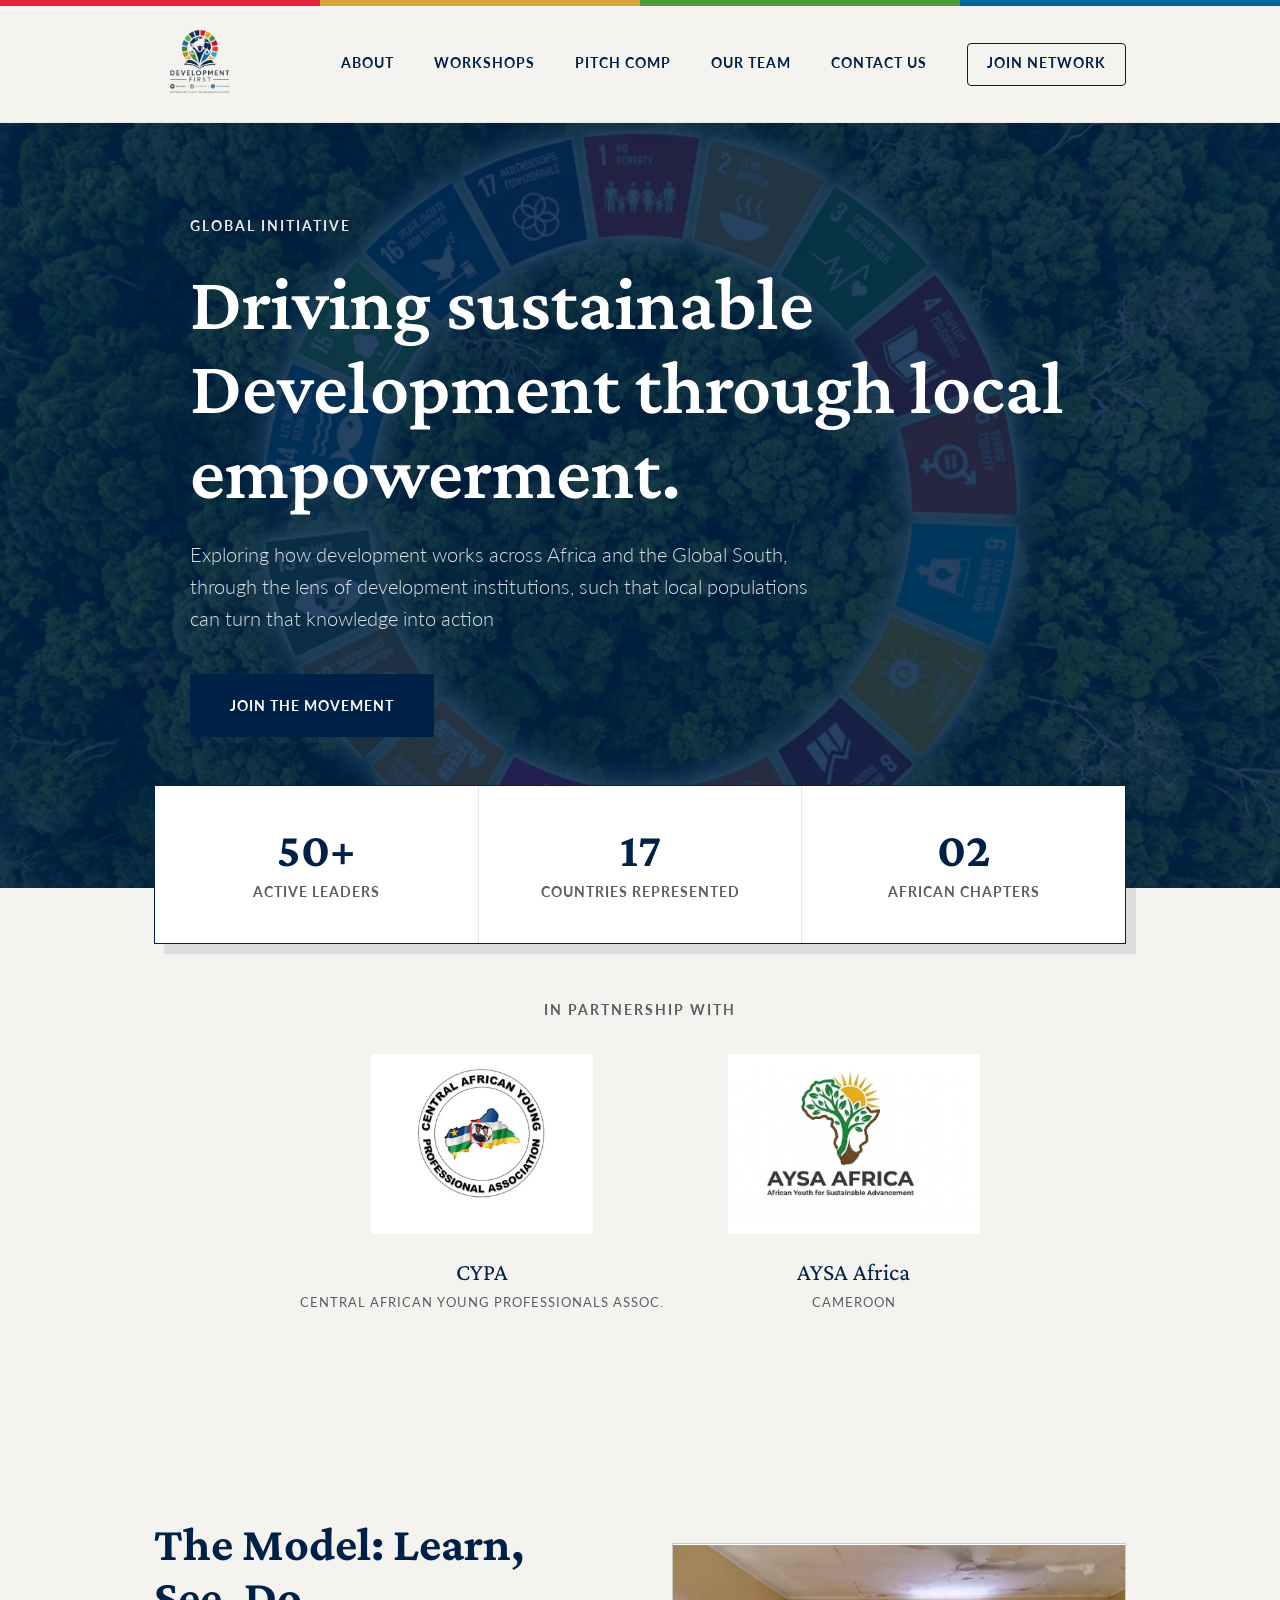
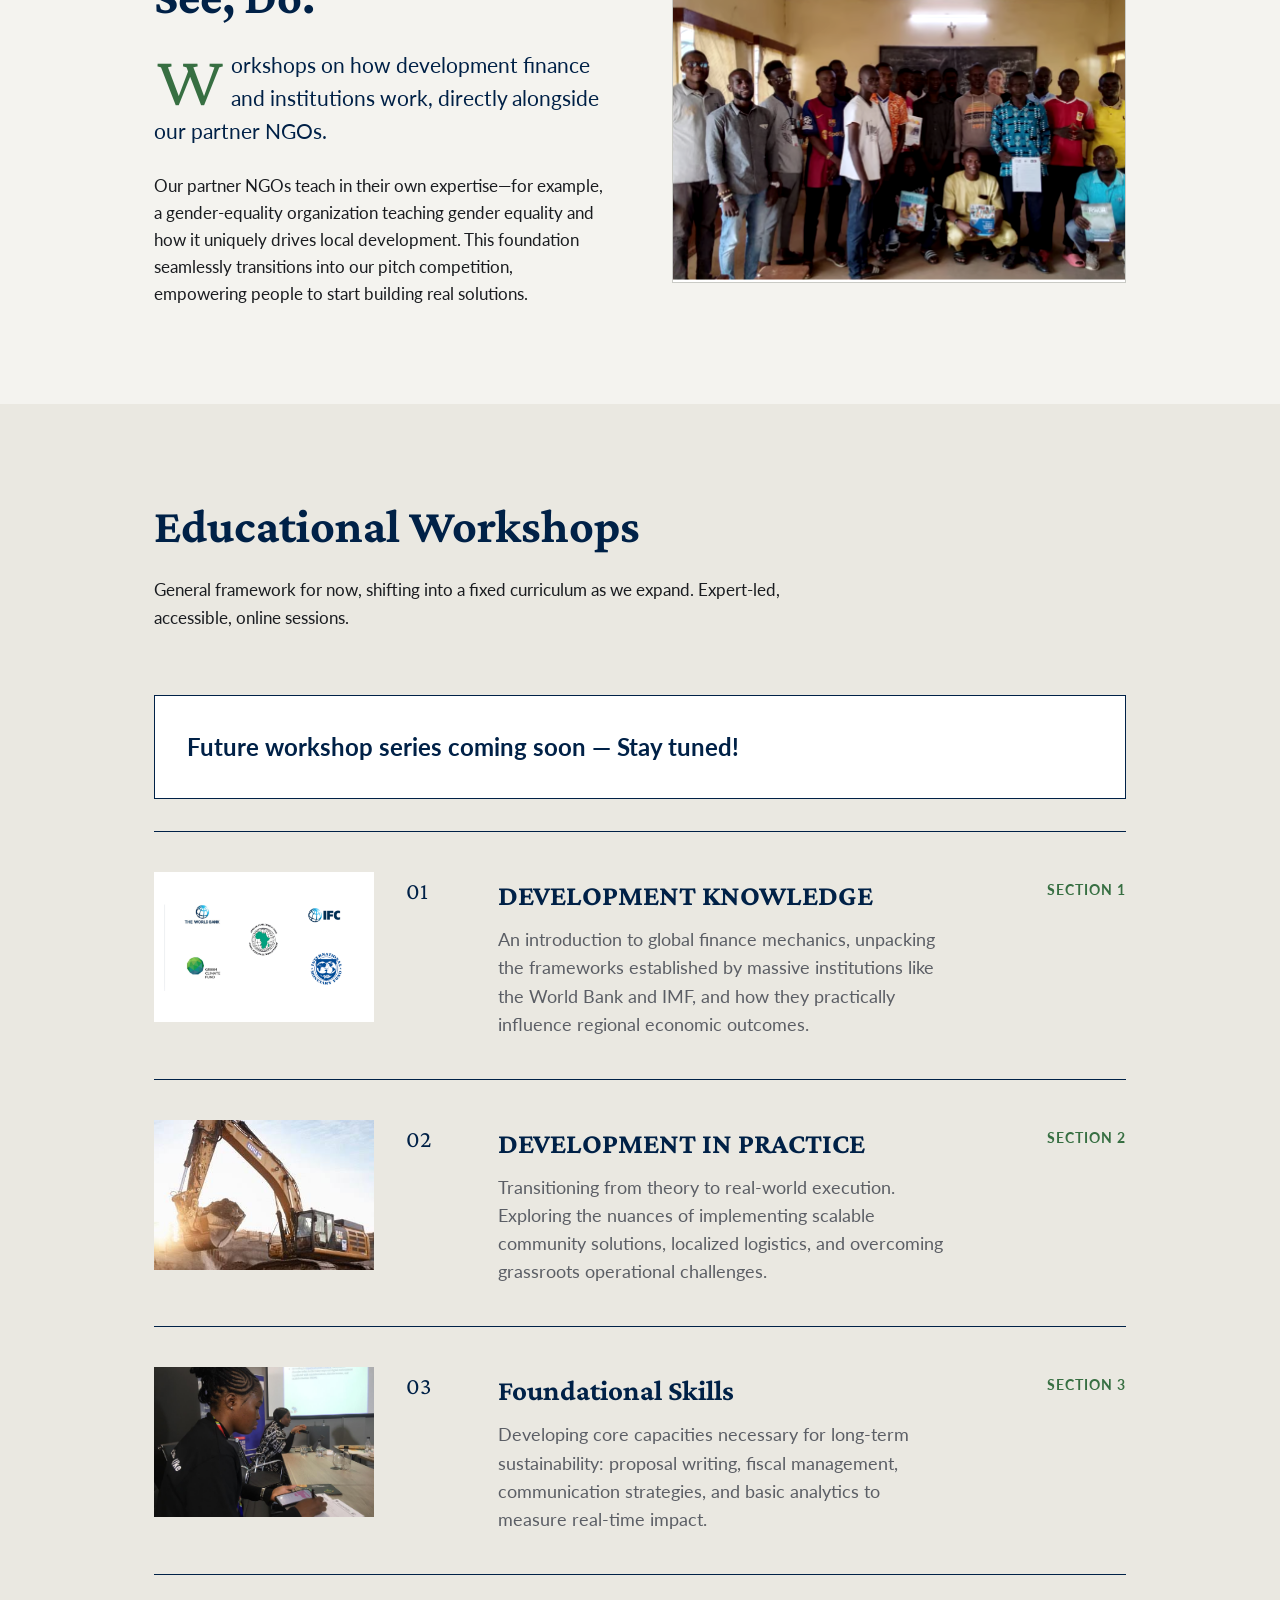
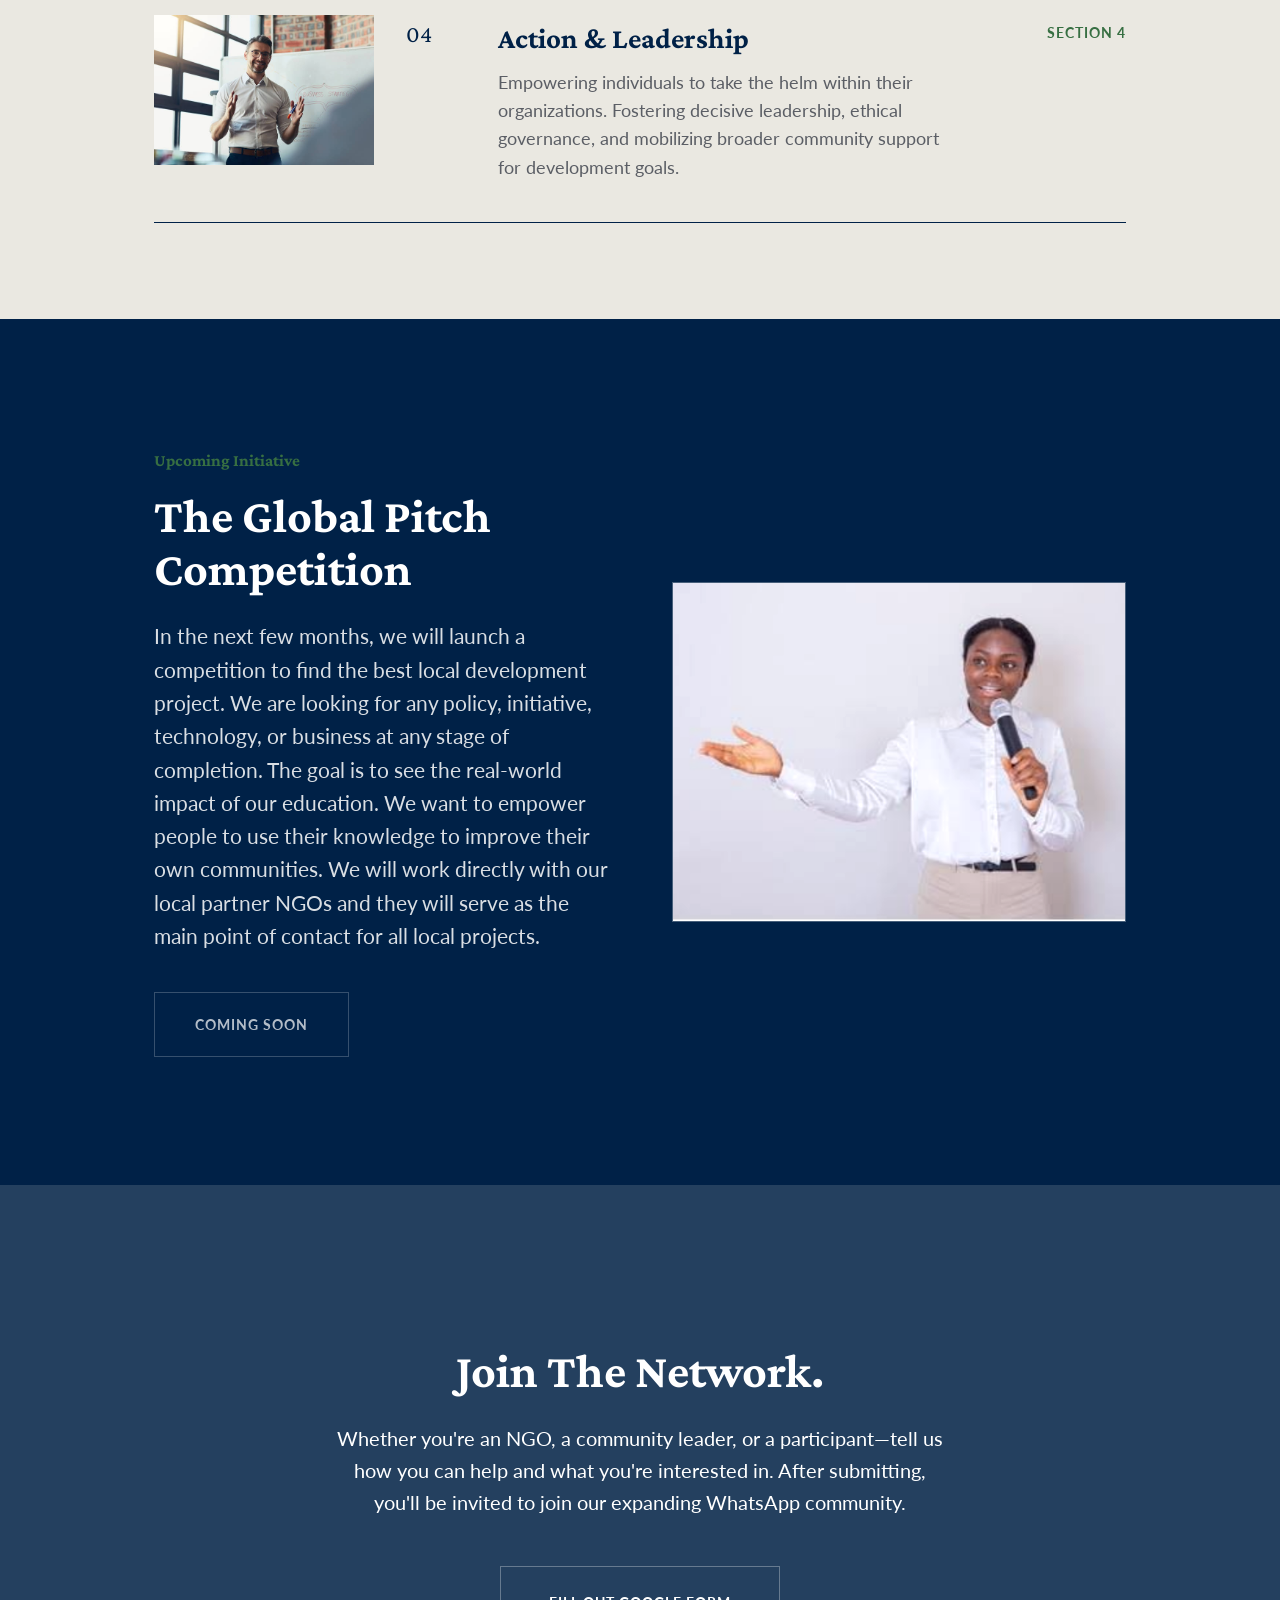
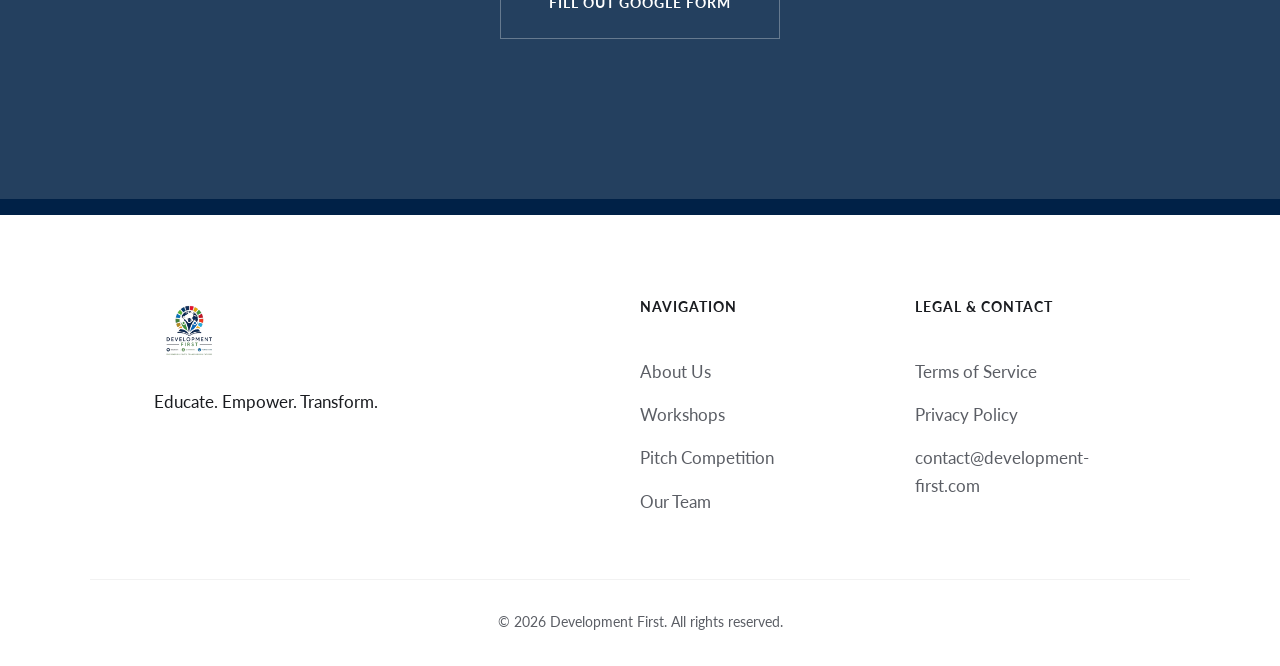
==== commit aa4c8f7d: "Right" ====
--- a/index.html
+++ b/index.html
@@ -132,19 +132,17 @@
                         <div class="ed-content">
                             <h3>DEVELOPMENT KNOWLEDGE</h3>
                             <p>An introduction to global finance mechanics, unpacking the frameworks established by massive institutions like the World Bank and IMF, and how they practically influence regional economic outcomes.</p>
-                            <p style="font-size: 0.85rem; color: #aaa; margin-top:0.5rem;">[Replace with your exact slide text!]</p>
                         </div>
                         <div class="ed-meta">Section 1</div>
                     </article>
                     <article class="ed-list-item">
                         <div class="ed-image">
-                            <img src="assets/real_image_1.jpg" alt="Locally elected community development group">
+                            <img src="assets/construction.jpg" alt="Development and infrastructure in practice">
                         </div>
                         <div class="ed-num">02</div>
                         <div class="ed-content">
                             <h3>DEVELOPMENT IN PRACTICE</h3>
                             <p>Transitioning from theory to real-world execution. Exploring the nuances of implementing scalable community solutions, localized logistics, and overcoming grassroots operational challenges.</p>
-                            <p style="font-size: 0.85rem; color: #aaa; margin-top:0.5rem;">[Replace with your exact slide text!]</p>
                         </div>
                         <div class="ed-meta">Section 2</div>
                     </article>
@@ -156,19 +154,17 @@
                         <div class="ed-content">
                             <h3>Foundational Skills</h3>
                             <p>Developing core capacities necessary for long-term sustainability: proposal writing, fiscal management, communication strategies, and basic analytics to measure real-time impact.</p>
-                            <p style="font-size: 0.85rem; color: #aaa; margin-top:0.5rem;">[Replace with your exact slide text!]</p>
                         </div>
                         <div class="ed-meta">Section 3</div>
                     </article>
                     <article class="ed-list-item">
                         <div class="ed-image">
-                            <img src="assets/real_image_4.jpg" alt="African community members engaging in a rural meeting">
+                            <img src="assets/speech.jpg" alt="Action and leadership presentation">
                         </div>
                         <div class="ed-num">04</div>
                         <div class="ed-content">
                             <h3>Action & Leadership</h3>
                             <p>Empowering individuals to take the helm within their organizations. Fostering decisive leadership, ethical governance, and mobilizing broader community support for development goals.</p>
-                            <p style="font-size: 0.85rem; color: #aaa; margin-top:0.5rem;">[Replace with your exact slide text!]</p>
                         </div>
                         <div class="ed-meta">Section 4</div>
                     </article>
@@ -208,7 +204,7 @@
                 <p class="join-desc">
                     Whether you're an NGO, a community leader, or a participant—tell us how you can help and what you're interested in. After submitting, you'll be invited to join our expanding WhatsApp community.
                 </p>
-                <a href="https://forms.google.com/" target="_blank" class="btn btn-outline-light btn-large">Fill Out Google Form</a>
+                <a href="https://forms.gle/krn8k2GfErKiojYv5" target="_blank" class="btn btn-outline-light btn-large">Fill Out Google Form</a>
             </div>
         </section>
     </main>
